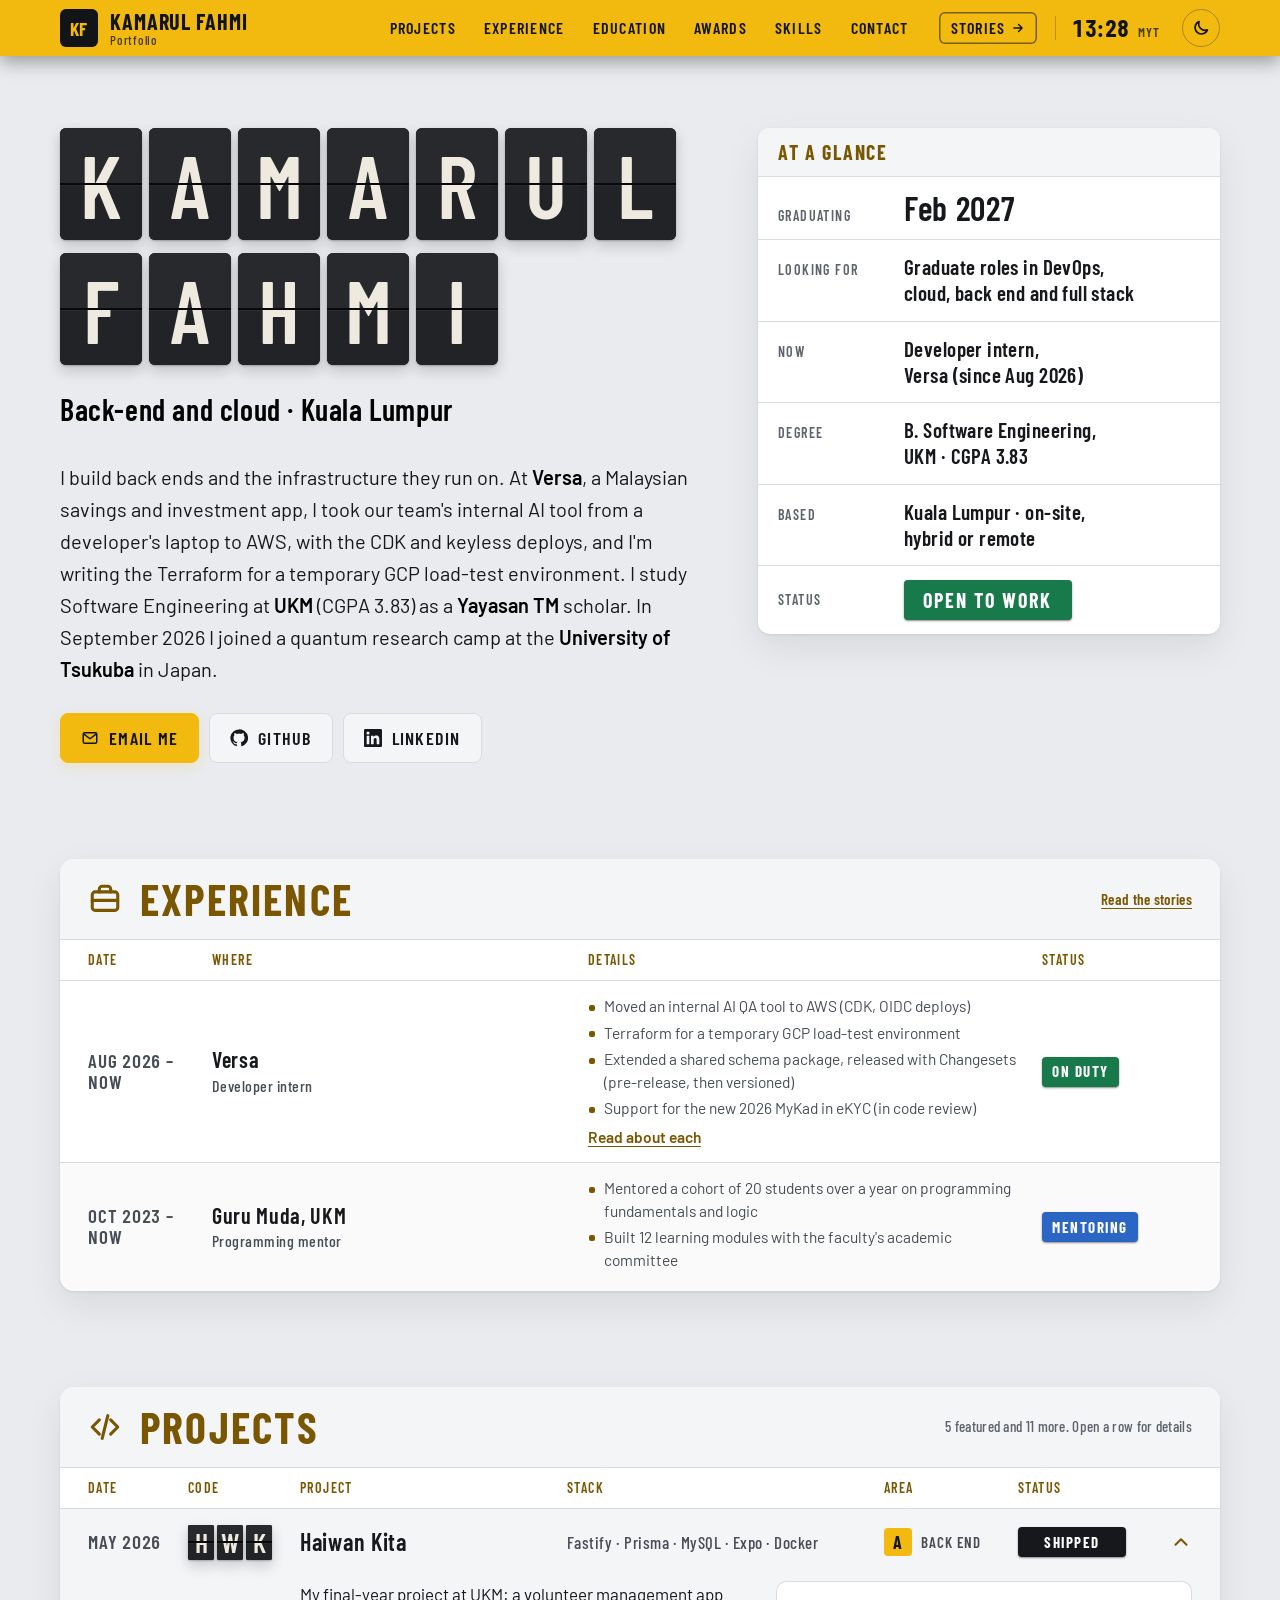
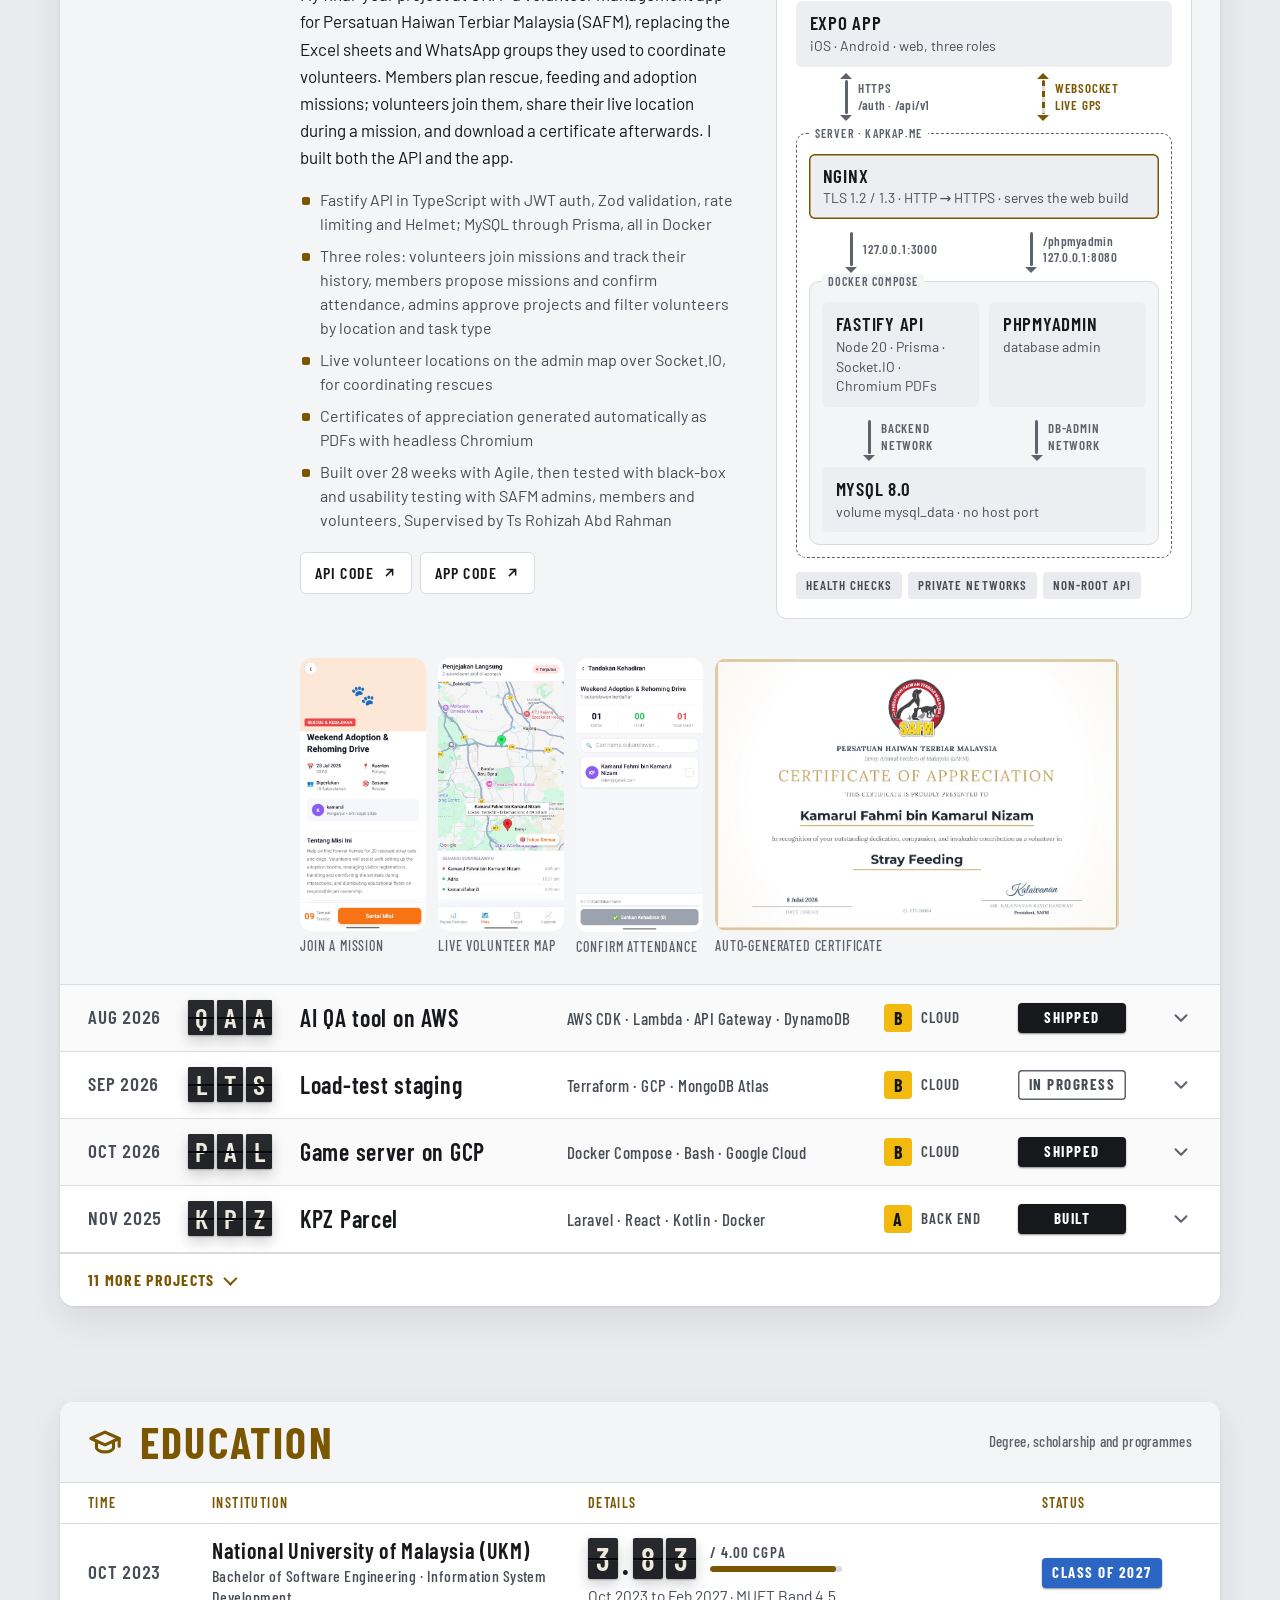
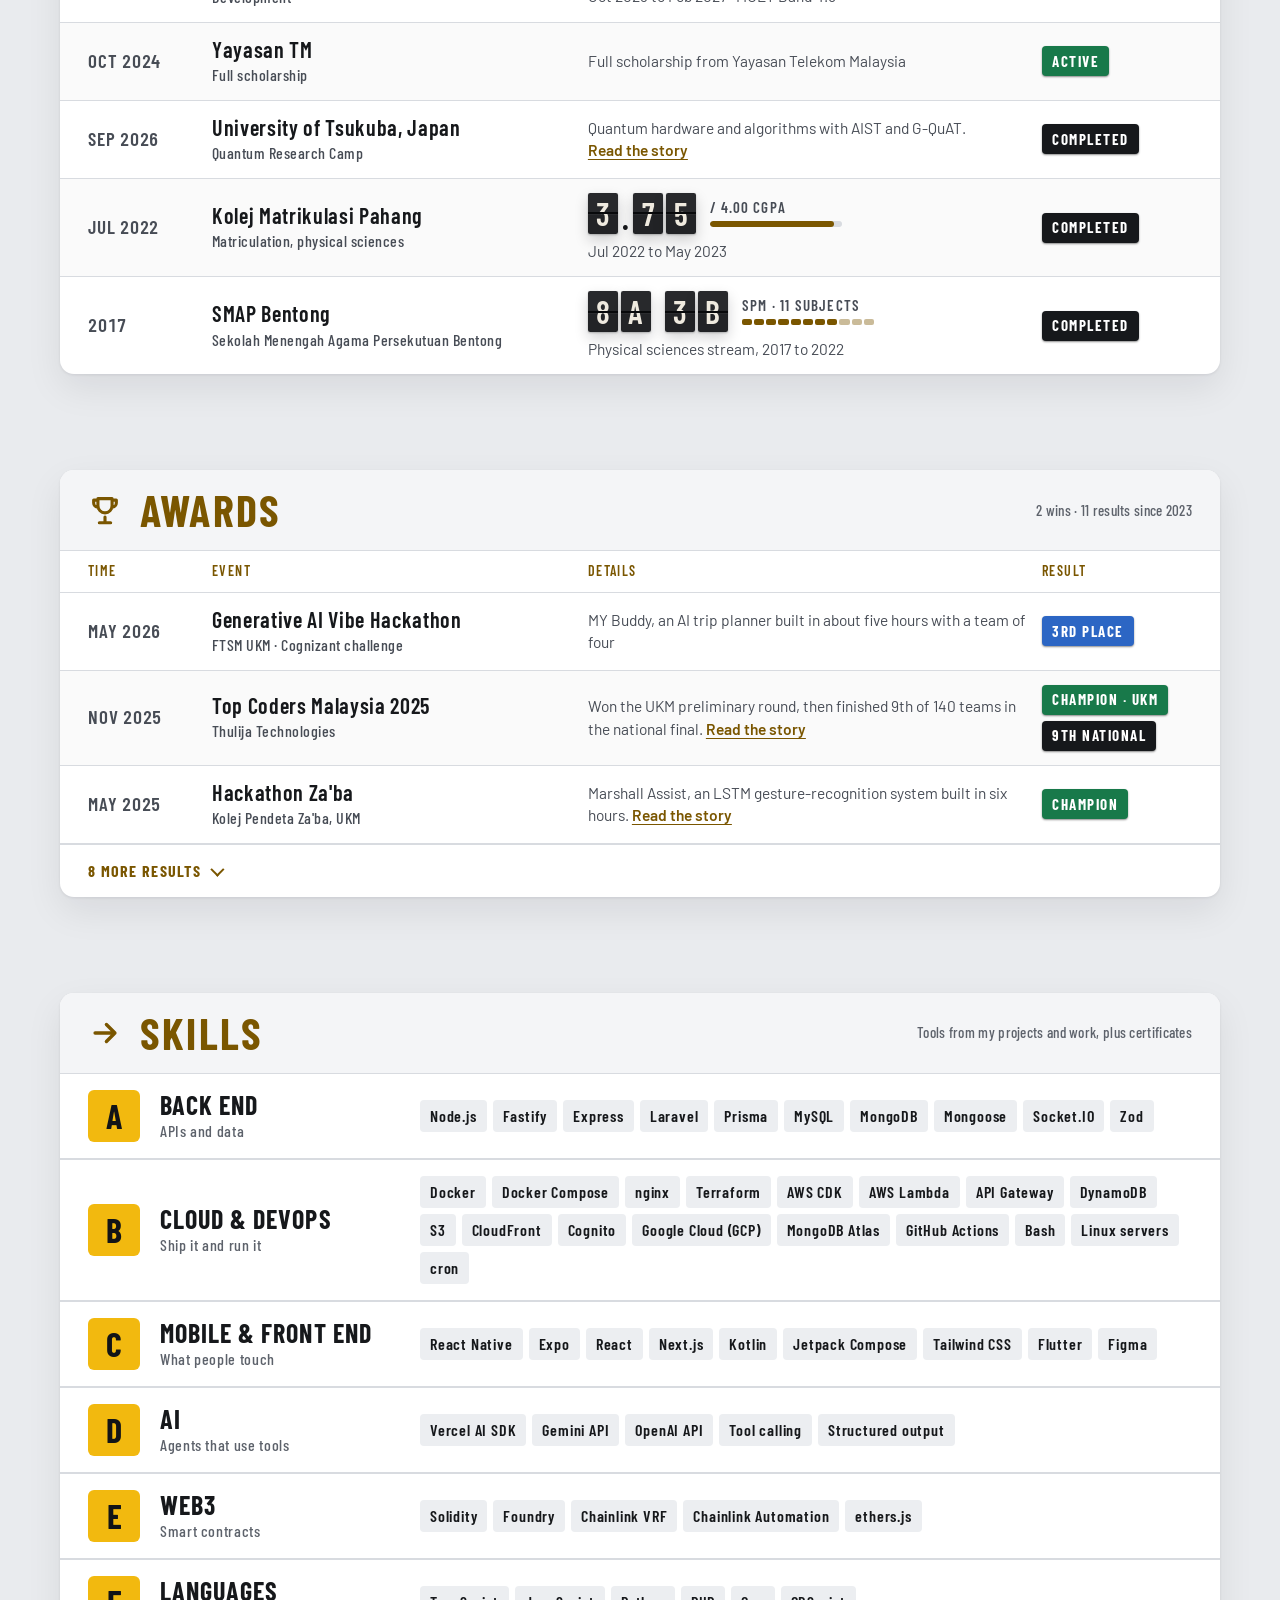
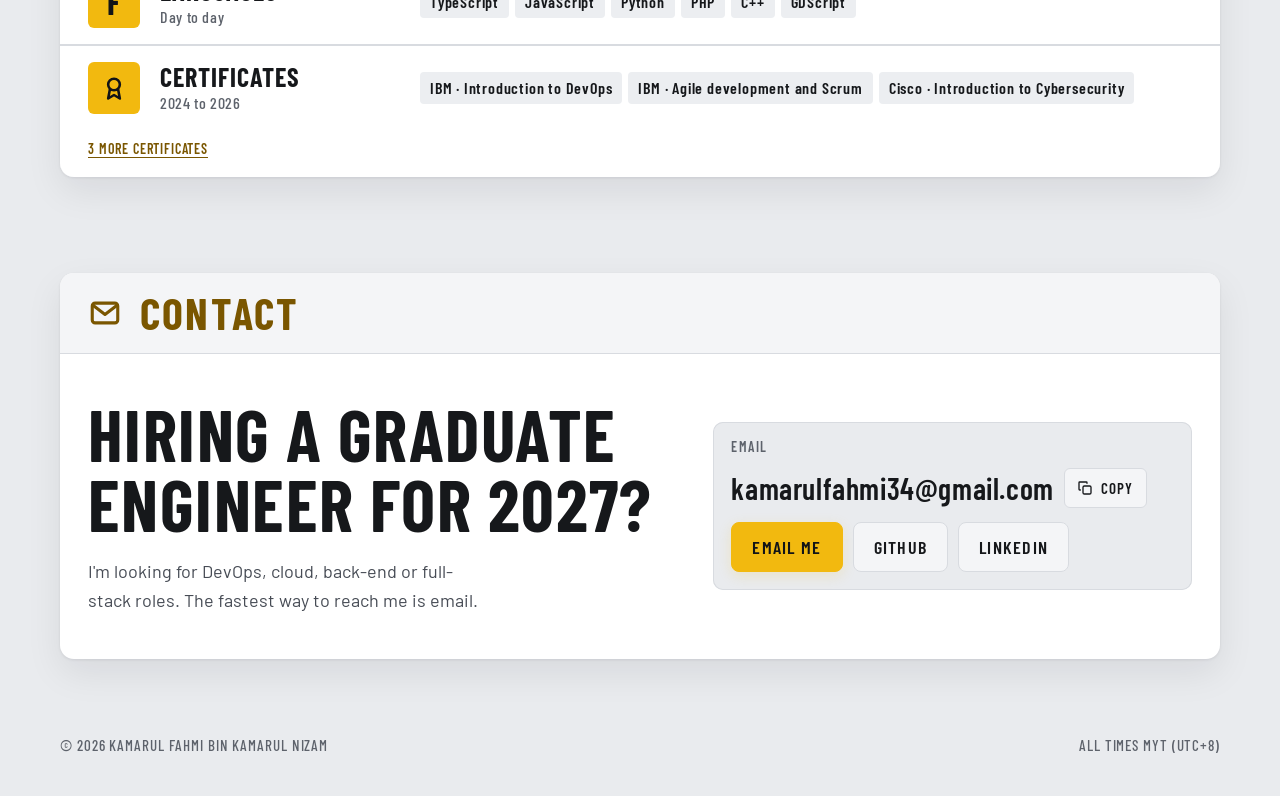
==== index.html @ 3c1e9378 "Publish portfolio: home and Stories pages Adds the portfolio site (index.html, stories.html, shared " ====
<!doctype html>
<html lang="en">
<head>
<meta charset="utf-8">
<meta name="viewport" content="width=device-width, initial-scale=1, viewport-fit=cover">
<title>Kamarul Fahmi · Back-end and cloud engineer</title>
<meta name="description" content="Kamarul Fahmi, software engineer graduating 2027 from UKM. Open to graduate roles in DevOps, cloud, back end and full stack.">
<meta property="og:title" content="Kamarul Fahmi · Back-end and cloud engineer">
<meta property="og:description" content="Graduating 2027. Open to graduate roles in DevOps, cloud, back end and full stack. Projects in Fastify, Prisma, Docker, AWS CDK, Laravel and Kotlin.">
<meta property="og:type" content="website">
<meta name="theme-color" content="#f2b90f">
<link rel="icon" href="data:image/svg+xml,%3Csvg xmlns='http://www.w3.org/2000/svg' viewBox='0 0 64 64'%3E%3Crect width='64' height='64' rx='10' fill='%23F2B90F'/%3E%3Ctext x='50%25' y='56%25' dominant-baseline='middle' text-anchor='middle' font-family='Arial Narrow,Arial,sans-serif' font-weight='700' font-size='32' fill='%23121417'%3EKF%3C/text%3E%3C/svg%3E">
<link rel="preconnect" href="https://fonts.googleapis.com">
<link rel="preconnect" href="https://fonts.gstatic.com" crossorigin>
<link rel="stylesheet" href="https://fonts.googleapis.com/css2?family=Barlow+Condensed:wght@500;600;700&family=Barlow:wght@400;500;600&display=swap">
<script>try { var t = localStorage.getItem("kf-theme"); if (t === "light" || t === "dark") document.documentElement.setAttribute("data-theme", t); } catch (e) {}</script>
<link rel="stylesheet" href="assets/site.css">
</head>
<body>
<a class="skip-link" href="#top">Skip to content</a>

<header class="strip">
  <div class="wrap">
    <a class="brand" href="#top" aria-label="Kamarul Fahmi, back to top">
      <span class="brand-tile" aria-hidden="true">KF</span>
      <span class="brand-words"><b>Kamarul Fahmi</b><span>Portfolio</span></span>
    </a>
    <nav aria-label="Main">
      <a href="#board">Projects</a>
      <a href="#experience">Experience</a>
      <a href="#education">Education</a>
      <a href="#awards">Awards</a>
      <a href="#skills">Skills</a>
      <a href="#contact">Contact</a>
    </nav>
    <a class="nav-page" href="stories.html">Stories <svg class="icon" viewBox="0 0 24 24" fill="none" stroke="currentColor" stroke-width="2.4" stroke-linecap="round" stroke-linejoin="round" aria-hidden="true"><path d="M5 12h14M13 6l6 6-6 6"/></svg></a>
    <div class="clock" role="timer" aria-label="Local time in Malaysia"><span id="clock">--:--</span><small>MYT</small></div>
    <button class="theme-btn" id="theme-btn" type="button" aria-label="Switch between light and dark mode">
      <svg class="i-sun" viewBox="0 0 24 24" fill="none" stroke="currentColor" stroke-width="2.2" stroke-linecap="round" aria-hidden="true"><circle cx="12" cy="12" r="4.5"/><path d="M12 2v2.5M12 19.5V22M2 12h2.5M19.5 12H22M4.9 4.9l1.8 1.8M17.3 17.3l1.8 1.8M4.9 19.1l1.8-1.8M17.3 6.7l1.8-1.8"/></svg>
      <svg class="i-moon" viewBox="0 0 24 24" fill="none" stroke="currentColor" stroke-width="2.2" stroke-linecap="round" stroke-linejoin="round" aria-hidden="true"><path d="M20.5 14.5A8.5 8.5 0 0 1 9.5 3.5a8.5 8.5 0 1 0 11 11Z"/></svg>
    </button>
  </div>
</header>

<main id="top">
  <div class="hero">
    <div class="wrap hero-grid">
      <div>
        <h1 class="name" aria-label="Kamarul Fahmi">
          <span class="flaps" aria-hidden="true"><span class="flap">K</span><span class="flap">A</span><span class="flap">M</span><span class="flap">A</span><span class="flap">R</span><span class="flap">U</span><span class="flap">L</span></span>
          <span class="flaps" aria-hidden="true"><span class="flap">F</span><span class="flap">A</span><span class="flap">H</span><span class="flap">M</span><span class="flap">I</span></span>
        </h1>
        <p class="role"><span class="nw">Back-end and cloud ·</span> <span class="nw">Kuala Lumpur</span></p>
        <p class="statement">I build back ends and the infrastructure they run on. At <b>Versa</b>, a Malaysian savings and investment app, I took our team's internal AI tool from a developer's laptop to AWS, with the CDK and keyless deploys, and I'm writing the Terraform for a temporary GCP load-test environment. I study Software Engineering at <b>UKM</b> (CGPA 3.83) as a <b>Yayasan TM</b> scholar. In September 2026 I joined a quantum research camp at the <b>University of Tsukuba</b> in Japan.</p>
        <div class="actions">
          <a class="btn btn-sign" href="mailto:kamarulfahmi34@gmail.com">
            <svg class="icon" viewBox="0 0 24 24" fill="none" stroke="currentColor" stroke-width="2" stroke-linecap="round" stroke-linejoin="round" aria-hidden="true"><rect x="3" y="5" width="18" height="14" rx="2"/><path d="m3.5 6.5 8.5 6.5 8.5-6.5"/></svg>
            Email me</a>
          <a class="btn" href="https://github.com/FahmiKamarul" target="_blank" rel="noopener">
            <svg class="icon" viewBox="0 0 24 24" fill="currentColor" aria-hidden="true"><path d="M12 .5a11.5 11.5 0 0 0-3.64 22.41c.58.1.79-.25.79-.56v-2c-3.2.7-3.88-1.37-3.88-1.37-.52-1.33-1.28-1.69-1.28-1.69-1.05-.71.08-.7.08-.7 1.16.08 1.77 1.19 1.77 1.19 1.03 1.77 2.7 1.26 3.36.96.1-.75.4-1.26.73-1.55-2.55-.29-5.24-1.28-5.24-5.69 0-1.26.45-2.29 1.19-3.09-.12-.29-.52-1.46.11-3.05 0 0 .97-.31 3.17 1.18a11 11 0 0 1 5.77 0c2.2-1.49 3.17-1.18 3.17-1.18.63 1.59.23 2.76.11 3.05.74.8 1.19 1.83 1.19 3.09 0 4.42-2.7 5.39-5.26 5.68.41.36.78 1.06.78 2.14v3.17c0 .31.21.67.8.56A11.5 11.5 0 0 0 12 .5Z"/></svg>
            GitHub</a>
          <a class="btn" href="https://www.linkedin.com/in/kamarul-fahmi" target="_blank" rel="noopener">
            <svg class="icon" viewBox="0 0 24 24" fill="currentColor" aria-hidden="true"><path d="M20.45 20.45h-3.56v-5.57c0-1.33-.02-3.04-1.85-3.04-1.85 0-2.13 1.45-2.13 2.94v5.67H9.35V9h3.41v1.56h.05c.48-.9 1.64-1.85 3.37-1.85 3.6 0 4.27 2.37 4.27 5.46v6.28ZM5.34 7.43a2.06 2.06 0 1 1 0-4.13 2.06 2.06 0 0 1 0 4.13ZM7.12 20.45H3.56V9h3.56v11.45ZM22.22 0H1.77C.79 0 0 .77 0 1.73v20.54C0 23.23.79 24 1.77 24h20.45c.98 0 1.78-.77 1.78-1.73V1.73C24 .77 23.2 0 22.22 0Z"/></svg>
            LinkedIn</a>
          <!-- Résumé: add resume.pdf to this repo, then delete the word hidden -->
          <a class="btn" href="resume.pdf" target="_blank" rel="noopener" hidden>Résumé</a>
        </div>
      </div>

      <aside class="gate" aria-label="Summary">
        <div class="gate-head"><b>At a glance</b></div>
        <dl>
          <div class="row"><dt>Graduating</dt><dd class="big">Feb 2027</dd></div>
          <div class="row"><dt>Looking for</dt><dd>Graduate roles in DevOps, cloud, back end and full stack</dd></div>
          <div class="row"><dt>Now</dt><dd>Developer intern, Versa (since Aug&nbsp;2026)</dd></div>
          <div class="row"><dt>Degree</dt><dd>B. Software Engineering, UKM · CGPA&nbsp;3.83</dd></div>
          <div class="row"><dt>Based</dt><dd>Kuala&nbsp;Lumpur · on&#8209;site, hybrid or remote</dd></div>
          <div class="row status"><dt>Status</dt><dd><span class="tag go lg" data-flip>Open to work</span></dd></div>
        </dl>
      </aside>
    </div>
  </div>

  <section id="experience" aria-labelledby="experience-title">
    <div class="wrap">
      <div class="panel">
        <div class="panel-head">
          <svg class="icon" viewBox="0 0 24 24" fill="none" stroke="currentColor" stroke-width="2.2" stroke-linecap="round" stroke-linejoin="round" aria-hidden="true"><rect x="3" y="7" width="18" height="13" rx="2"/><path d="M8 7V5a2 2 0 0 1 2-2h4a2 2 0 0 1 2 2v2M3 13h18"/></svg>
          <h2 id="experience-title"><b>Experience</b></h2>
          <p><a class="more" href="stories.html">Read the stories</a></p>
        </div>
        <div class="lines-cols" aria-hidden="true"><span>Date</span><span>Where</span><span>Details</span><span>Status</span></div>
        <div class="lines">
          <div class="line"><span class="l-time">Aug&nbsp;2026&nbsp;–<br>now</span><span class="l-main">Versa<small>Developer intern</small></span><span class="l-sub"><ul class="mini-list"><li>Moved an internal AI QA tool to AWS (CDK, OIDC deploys)</li><li>Terraform for a temporary GCP load-test environment</li><li>Extended a shared schema package, released with <span translate="no">Changesets</span> (pre-release, then versioned)</li><li>Support for the new 2026 MyKad in eKYC (in code review)</li></ul><a class="more" href="stories.html#versa">Read about each</a></span><span class="l-status"><span class="tag go">On duty</span></span></div>
          <div class="line"><span class="l-time">Oct&nbsp;2023&nbsp;–<br>now</span><span class="l-main">Guru Muda, UKM<small>Programming mentor</small></span><span class="l-sub"><ul class="mini-list"><li>Mentored a cohort of 20 students over a year on programming fundamentals and logic</li><li>Built 12 learning modules with the faculty's academic committee</li></ul></span><span class="l-status"><span class="tag info">Mentoring</span></span></div>
        </div>
      </div>
    </div>
  </section>

  <section id="board" aria-labelledby="board-title">
    <div class="wrap">
      <div class="panel">
        <div class="panel-head">
          <svg class="icon" viewBox="0 0 24 24" fill="none" stroke="currentColor" stroke-width="2.2" stroke-linecap="round" stroke-linejoin="round" aria-hidden="true"><path d="m8 7-5 5 5 5M16 7l5 5-5 5M14 4l-4 16"/></svg>
          <h2 id="board-title"><b>Projects</b></h2>
          <p>5 featured and 11 more. Open a row for details</p>
        </div>
        <div class="board-cols" aria-hidden="true">
          <span>Date</span>
          <span>Code</span>
          <span>Project</span>
          <span class="c-via">Stack</span>
          <span>Area</span>
          <span>Status</span>
          <span></span>
        </div>

        <div class="flights">
          <details class="flight" id="project-hwk" open>
            <summary>
              <span class="f-time">May 2026</span>
              <span class="flaps f-code" role="img" aria-label="Code HWK"><span class="flap">H</span><span class="flap">W</span><span class="flap">K</span></span>
              <span class="f-dest">Haiwan Kita</span>
              <span class="f-via" translate="no">Fastify · Prisma · MySQL · Expo · Docker</span>
              <span class="f-gate"><span class="gl">A</span>Back end</span>
              <span class="f-status"><span class="tag done" data-flip>Shipped</span></span>
              <svg class="chev" viewBox="0 0 24 24" fill="none" stroke="currentColor" stroke-width="2.2" stroke-linecap="round" stroke-linejoin="round" aria-hidden="true"><path d="m6 9 6 6 6-6"/></svg>
            </summary>
            <div class="detail">
              <div class="copy">
                <p>My final-year project at UKM: a volunteer management app for Persatuan Haiwan Terbiar Malaysia (SAFM), replacing the Excel sheets and WhatsApp groups they used to coordinate volunteers. Members plan rescue, feeding and adoption missions; volunteers join them, share their live location during a mission, and download a certificate afterwards. I built both the API and the app.</p>
                <ul class="built">
                  <li>Fastify API in TypeScript with JWT auth, Zod validation, rate limiting and Helmet; MySQL through Prisma, all in Docker</li>
                  <li>Three roles: volunteers join missions and track their history, members propose missions and confirm attendance, admins approve projects and filter volunteers by location and task type</li>
                  <li>Live volunteer locations on the admin map over Socket.IO, for coordinating rescues</li>
                  <li>Certificates of appreciation generated automatically as PDFs with headless Chromium</li>
                  <li>Built over 28 weeks with Agile, then tested with black-box and usability testing with SAFM admins, members and volunteers. Supervised by Ts Rohizah Abd Rahman</li>
                </ul>
                <div class="links">
                  <a href="https://github.com/FahmiKamarul/haiwan-kita-api" target="_blank" rel="noopener">API code <svg class="icon" viewBox="0 0 24 24" fill="none" stroke="currentColor" stroke-width="2.4" stroke-linecap="round" stroke-linejoin="round" aria-hidden="true"><path d="M7 17 17 7M8 7h9v9"/></svg></a>
                  <a href="https://github.com/FahmiKamarul/haiwan-kita" target="_blank" rel="noopener">App code <svg class="icon" viewBox="0 0 24 24" fill="none" stroke="currentColor" stroke-width="2.4" stroke-linecap="round" stroke-linejoin="round" aria-hidden="true"><path d="M7 17 17 7M8 7h9v9"/></svg></a>
                </div>
              </div>
              <div class="route" role="img" aria-label="Deployment: the Expo app connects over HTTPS and a WebSocket for live GPS to nginx on the kapkap.me server. nginx handles TLS and proxies to a Docker Compose stack: the Fastify API on 127.0.0.1:3000 and phpMyAdmin on 127.0.0.1:8080, each on its own private network to MySQL 8, which has no host port.">
                <div class="stop"><b>Expo app</b><small>iOS · Android · web, three roles</small></div>
                <div class="legs">
                  <div class="leg"><span class="v both"></span><span>HTTPS<br><span class="path" translate="no">/auth · /api/v1</span></span></div>
                  <div class="leg live"><span class="v both"><i class="dash"></i></span><span>WebSocket<br>live GPS</span></div>
                </div>
                <div class="zone">
                  <span class="zone-label">Server · kapkap.me</span>
                  <div class="stop hot"><b>nginx</b><small>TLS 1.2 / 1.3 · HTTP → HTTPS · serves the web build</small></div>
                  <div class="legs">
                    <div class="leg"><span class="v"></span><span>127.0.0.1:3000</span></div>
                    <div class="leg"><span class="v"></span><span><span class="path" translate="no">/phpmyadmin</span><br>127.0.0.1:8080</span></div>
                  </div>
                  <div class="zone inner">
                    <span class="zone-label">Docker Compose</span>
                    <div class="pair">
                      <div class="stop"><b>Fastify API</b><small>Node 20 · Prisma · Socket.IO · Chromium PDFs</small></div>
                      <div class="stop"><b>phpMyAdmin</b><small>database admin</small></div>
                    </div>
                    <div class="legs">
                      <div class="leg"><span class="v"></span><span>backend<br>network</span></div>
                      <div class="leg"><span class="v"></span><span>db-admin<br>network</span></div>
                    </div>
                    <div class="stop"><b>MySQL 8.0</b><small>volume mysql_data · no host port</small></div>
                  </div>
                </div>
                <div class="route-foot"><span>Health checks</span><span>Private networks</span><span>Non-root API</span></div>
              </div>
              <div class="screens"><figure style="--ar:0.461" class="screen"><a href="images/haiwan-mission.jpg" target="_blank" rel="noopener"><img src="images/haiwan-mission.jpg" alt="Mission page: Weekend Adoption and Rehoming Drive with date, location, volunteers needed and a Join mission button" width="386" height="837" loading="lazy"></a><figcaption>Join a mission</figcaption></figure><figure style="--ar:0.461" class="screen"><a href="images/haiwan-map.jpg" target="_blank" rel="noopener"><img src="images/haiwan-map.jpg" alt="Admin live tracking map showing volunteers' last known locations" width="385" height="835" loading="lazy"></a><figcaption>Live volunteer map</figcaption></figure><figure style="--ar:0.462" class="screen"><a href="images/haiwan-attendance.jpg" target="_blank" rel="noopener"><img src="images/haiwan-attendance.jpg" alt="Attendance screen where a member confirms which volunteers attended" width="385" height="834" loading="lazy"></a><figcaption>Confirm attendance</figcaption></figure><figure style="--ar:1.479" class="screen wide"><a href="images/haiwan-certificate.jpg" target="_blank" rel="noopener"><img src="images/haiwan-certificate.jpg" alt="Automatically generated SAFM certificate of appreciation for a volunteer, with date, certificate ID and president's signature line" width="1013" height="685" loading="lazy"></a><figcaption>Auto-generated certificate</figcaption></figure></div>
            </div>
          </details>
          <details class="flight" id="project-qaa">
            <summary>
              <span class="f-time">Aug 2026</span>
              <span class="flaps f-code" role="img" aria-label="Code QAA"><span class="flap">Q</span><span class="flap">A</span><span class="flap">A</span></span>
              <span class="f-dest">AI QA tool on AWS</span>
              <span class="f-via" translate="no">AWS CDK · Lambda · API Gateway · DynamoDB</span>
              <span class="f-gate"><span class="gl">B</span>Cloud</span>
              <span class="f-status"><span class="tag done" data-flip>Shipped</span></span>
              <svg class="chev" viewBox="0 0 24 24" fill="none" stroke="currentColor" stroke-width="2.2" stroke-linecap="round" stroke-linejoin="round" aria-hidden="true"><path d="m6 9 6 6 6-6"/></svg>
            </summary>
            <div class="detail">
              <div class="copy">
                <p>Work project at Versa. The QA team's internal AI tool for drafting test cases only ran on a developer's laptop. I got it deploying to AWS as a serverless app, then fixed what broke on a real account.</p>
                <ul class="built">
                  <li><b>Keyless deploys.</b> GitHub Actions deploys to AWS through an OIDC role, so no long-lived AWS keys are stored in GitHub.</li>
                  <li><b>Working on a real account.</b> I fixed the problems that only appear in a live AWS account, such as bucket naming, CORS, WebSocket permissions, IAM and log clean-up.</li>
                  <li><b>Leaner and steadier.</b> I cut the main Lambda's memory from 1,536&nbsp;MB to 512&nbsp;MB, and made rapid or duplicate messages queue up one at a time per conversation.</li>
                  <li><b>Cleaner exports.</b> I improved the Google Sheets export with stable rows, readable test-case IDs and tidy formatting.</li>
                </ul>
                <p class="private-note">Team project at Versa; my part was the AWS deployment and the fixes above. The code is private. <a class="more" href="stories.html#versa">Read the full story</a></p>
              </div>
              <div class="route" role="img" aria-label="Deploy: a git push starts GitHub Actions, which assumes a deploy role over OIDC, set up once by a bootstrap stack, and runs cdk deploy. In use: the browser loads the web app from CloudFront and signs in with Cognito, then calls an HTTP API and a WebSocket API on API Gateway. Lambda handlers keep data in DynamoDB and S3 and call Amazon Bedrock."><div class="zone"><span class="zone-label">Deploy · every push</span><div class="stop"><b>git push</b><small>feature branch</small></div><div class="legs one"><div class="leg"><span class="v"></span><span>triggers</span></div></div><div class="stop hot"><b>GitHub Actions</b><small>OIDC role · cdk deploy · no stored keys</small></div></div><div class="zone"><span class="zone-label">When someone uses it</span><div class="stop"><b>Browser</b><small>React web app</small></div><div class="legs"><div class="leg"><span class="v both"></span><span>HTTPS<br>web app</span></div><div class="leg"><span class="v both"></span><span>sign in</span></div></div><div class="pair"><div class="stop"><b>CloudFront</b><small>serves the S3 web bucket</small></div><div class="stop"><b>Cognito</b><small>user pool · sign-in triggers</small></div></div><div class="legs one"><div class="leg"><span class="v both"></span><span>HTTP API · WebSocket API</span></div></div><div class="zone inner"><span class="zone-label">Runtime stack</span><div class="stop"><b>API Gateway</b><small>REST calls and live replies</small></div><div class="legs one"><div class="leg"><span class="v"></span><span>invokes</span></div></div><div class="stop"><b>Lambda</b><small>API and WebSocket handlers</small></div><div class="legs"><div class="leg"><span class="v"></span><span>read · write</span></div><div class="leg"><span class="v"></span><span>invoke model</span></div></div><div class="pair"><div class="stop"><b>DynamoDB · S3</b><small>conversations · documents</small></div><div class="stop"><b>Amazon Bedrock</b><small>the AI models</small></div></div></div></div><div class="route-foot"><span>Bootstrap stack set up once</span><span>Data kept on stack delete</span></div></div>
            </div>
          </details>
          <details class="flight" id="project-lts">
            <summary>
              <span class="f-time">Sep 2026</span>
              <span class="flaps f-code" role="img" aria-label="Code LTS"><span class="flap">L</span><span class="flap">T</span><span class="flap">S</span></span>
              <span class="f-dest">Load-test staging</span>
              <span class="f-via" translate="no">Terraform · GCP · MongoDB Atlas</span>
              <span class="f-gate"><span class="gl">B</span>Cloud</span>
              <span class="f-status"><span class="tag outline" data-flip>In progress</span></span>
              <svg class="chev" viewBox="0 0 24 24" fill="none" stroke="currentColor" stroke-width="2.2" stroke-linecap="round" stroke-linejoin="round" aria-hidden="true"><path d="m6 9 6 6 6-6"/></svg>
            </summary>
            <div class="detail">
              <div class="copy">
                <p>Work project at Versa. The QA team needs to load-test our services against something that behaves like production, without touching production. I'm building the Terraform for a temporary staging environment on GCP and MongoDB Atlas, plus a tool that works out what each service needs.</p>
                <p class="lead-in">So far I've built:</p>
                <ul class="built">
                  <li><b>Staging from production configs.</b> Staging versions of the Pub/Sub, IAM and Cloud Tasks setups, generated from the production Terraform values and validated before anything is applied.</li>
                  <li><b>Real data shape, no personal data.</b> A short-lived MongoDB Atlas cluster restored from a production backup, with personal data masked by tested rules and checked before any service connects.</li>
                  <li><b>Service catalog.</b> A tool that reads each service's code to find what it publishes, subscribes to and calls over HTTP, and audits that map against the current code.</li>
                  <li><b>Safe by default.</b> The generated staging values refuse to target the production project, and the whole environment is designed to be destroyed after each test.</li>
                </ul>
                <p class="private-note">Work project at Versa, still in progress. The code is private.</p>
              </div>
              <div class="route" role="img" aria-label="A catalog tool reads each service repo on GitHub to map what it publishes, subscribes to and calls, audits that map against the code, then renders staging Terraform values with a guard against the production project. A runner plans, applies and destroys a temporary GCP staging project with Pub/Sub, IAM and Cloud Tasks, and a MongoDB Atlas cluster restored from a production backup with personal data masked and verified."><div class="stop"><b>Service repos</b><small>on GitHub · read-only clones</small></div><div class="legs one"><div class="leg"><span class="v"></span><span>discover · audit</span></div></div><div class="stop hot"><b>Service catalog</b><small>topics · subscriptions · HTTP calls</small></div><div class="legs one"><div class="leg"><span class="v"></span><span>resolve · render</span></div></div><div class="stop"><b>Staging Terraform values</b><small>guard: never the prod project</small></div><div class="legs"><div class="leg"><span class="v"></span><span><span class="path" translate="no">tf-run gcp</span><br>plan · apply · destroy</span></div><div class="leg"><span class="v"></span><span><span class="path" translate="no">tf-run atlas</span><br>plan · apply · destroy</span></div></div><div class="zone"><span class="zone-label">Temporary staging</span><div class="pair"><div class="stop"><b>GCP staging project</b><small>Pub/Sub · IAM · Cloud Tasks</small></div><div class="stop"><b>MongoDB Atlas</b><small>restored from a prod backup · PII masked</small></div></div></div><div class="route-foot"><span>Load from Artillery (QA team)</span><span>Designed to be destroyed after each test</span></div></div>
            </div>
          </details>
          <details class="flight" id="project-pal">
            <summary>
              <span class="f-time">Oct 2026</span>
              <span class="flaps f-code" role="img" aria-label="Code PAL"><span class="flap">P</span><span class="flap">A</span><span class="flap">L</span></span>
              <span class="f-dest">Game server on GCP</span>
              <span class="f-via" translate="no">Docker Compose · Bash · Google Cloud</span>
              <span class="f-gate"><span class="gl">B</span>Cloud</span>
              <span class="f-status"><span class="tag done" data-flip>Shipped</span></span>
              <svg class="chev" viewBox="0 0 24 24" fill="none" stroke="currentColor" stroke-width="2.2" stroke-linecap="round" stroke-linejoin="round" aria-hidden="true"><path d="m6 9 6 6 6-6"/></svg>
            </summary>
            <div class="detail">
              <div class="copy">
                <p>A dedicated Palworld game server for friends on a Google Cloud VM, run with Docker Compose and documented so it can be rebuilt from a fresh machine.</p>
                <ul class="built">
                  <li>One-command first run that installs Docker and starts the server</li>
                  <li>Daily backups and restarts on cron, with optional upload to Google Drive</li>
                  <li>Discord messages when players join and leave</li>
                  <li>Scripts to import an existing world and migrate a co-op host's character</li>
                </ul>
                <div class="links"><a href="https://github.com/FahmiKamarul/palworld-server" target="_blank" rel="noopener">View code <svg class="icon" viewBox="0 0 24 24" fill="none" stroke="currentColor" stroke-width="2.4" stroke-linecap="round" stroke-linejoin="round" aria-hidden="true"><path d="M7 17 17 7M8 7h9v9"/></svg></a></div>
              </div>
              <div class="route" role="img" aria-label="Players connect over UDP to the Palworld container on a Google Cloud VM. The container keeps the world on a host volume and restarts and backs up daily; a host cron job uploads backups to Google Drive with rclone, and join and leave messages go to Discord."><div class="stop"><b>Players</b><small>Palworld clients on Steam</small></div><div class="legs"><div class="leg"><span class="v"></span><span>UDP 8211<br>game</span></div><div class="leg"><span class="v"></span><span>UDP 27015<br>Steam query</span></div></div><div class="zone"><span class="zone-label">Google Cloud VM</span><div class="stop hot"><b>palworld-server</b><small>Docker Compose · 32 players · auto-update</small></div><div class="legs one"><div class="leg"><span class="v"></span><span>volume<br><span class="path" translate="no">./palworld</span></span></div></div><div class="stop"><b>World saves</b><small>daily backups · daily auto-restart</small></div></div><div class="legs one"><div class="leg"><span class="v"></span><span><span class="path" translate="no">rclone</span> · host cron<br>daily</span></div></div><div class="stop"><b>Google Drive</b><small>off-site backups from the last 24 h</small></div><div class="route-foot"><span>Discord join / leave alerts</span><span>Co-op save migration script</span></div></div>
            </div>
          </details>
          <details class="flight" id="project-kpz">
            <summary>
              <span class="f-time">Nov 2025</span>
              <span class="flaps f-code" role="img" aria-label="Code KPZ"><span class="flap">K</span><span class="flap">P</span><span class="flap">Z</span></span>
              <span class="f-dest">KPZ Parcel</span>
              <span class="f-via" translate="no">Laravel · React · Kotlin · Docker</span>
              <span class="f-gate"><span class="gl">A</span>Back end</span>
              <span class="f-status"><span class="tag done" data-flip>Built</span></span>
              <svg class="chev" viewBox="0 0 24 24" fill="none" stroke="currentColor" stroke-width="2.2" stroke-linecap="round" stroke-linejoin="round" aria-hidden="true"><path d="m6 9 6 6 6-6"/></svg>
            </summary>
            <div class="detail">
              <div class="copy">
                <p>A team project with four classmates for the KPZ one-stop centre's parcel counter. It ran on one local computer with manual key-in, and customers often couldn't tell whether their parcel had arrived. We replaced it with a web system with barcode scanning and real-time parcel tracking, plus a native Android app for recipients.</p>
                <ul class="built">
                  <li>Three roles: managers handle staff, parcels and payments; staff log parcels and payments; customers check parcel status with their tracking number</li>
                  <li>A unique collection barcode for every parcel, and a performance dashboard for managers</li>
                  <li>Payments by e-wallet or cash, with PDF invoices</li>
                  <li>Laravel 11 REST API with token auth, an Inertia and React dashboard styled with Tailwind, MySQL, hosted on Google Cloud</li>
                  <li>Android app in Kotlin and Jetpack Compose, calling the same API through Retrofit</li>
                  <li>Passed user acceptance testing with three testers</li>
                </ul>
                <div class="links">
                  <a href="https://github.com/FahmiKamarul/kpzparcel-server" target="_blank" rel="noopener">Server code <svg class="icon" viewBox="0 0 24 24" fill="none" stroke="currentColor" stroke-width="2.4" stroke-linecap="round" stroke-linejoin="round" aria-hidden="true"><path d="M7 17 17 7M8 7h9v9"/></svg></a>
                  <a href="https://github.com/FahmiKamarul/kpzparcel-app" target="_blank" rel="noopener">Android code <svg class="icon" viewBox="0 0 24 24" fill="none" stroke="currentColor" stroke-width="2.4" stroke-linecap="round" stroke-linejoin="round" aria-hidden="true"><path d="M7 17 17 7M8 7h9v9"/></svg></a>
                </div>
              </div>
              <div class="route" role="img" aria-label="The web dashboard and the Android app connect over HTTPS to nginx on kpzparcel.my. nginx handles TLS and passes PHP requests over FastCGI to the Laravel 11 app on PHP 8.3-FPM in Docker Compose, which stores data in MySQL 8 on the same Compose network.">
                <div class="pair">
                  <div class="stop"><b>Web dashboard</b><small>Inertia · React · Tailwind</small></div>
                  <div class="stop"><b>Android app</b><small>Kotlin · Compose · Retrofit</small></div>
                </div>
                <div class="legs">
                  <div class="leg"><span class="v both"></span><span>HTTPS<br>pages · tracking</span></div>
                  <div class="leg"><span class="v both"></span><span>HTTPS<br><span class="path" translate="no">/api/parcels/{id}</span></span></div>
                </div>
                <div class="zone">
                  <span class="zone-label">Server · kpzparcel.my</span>
                  <div class="stop hot"><b>nginx</b><small>nginx:alpine · TLS · HTTP → HTTPS</small></div>
                  <div class="legs one"><div class="leg"><span class="v"></span><span>FastCGI<br><span class="path" translate="no">app:9000</span></span></div></div>
                  <div class="zone inner">
                    <span class="zone-label">Docker Compose · one network</span>
                    <div class="stop"><b>Laravel 11</b><small>PHP 8.3-FPM · Sanctum · DomPDF invoices</small></div>
                    <div class="legs one"><div class="leg"><span class="v"></span><span>pdo_mysql<br><span class="path" translate="no">db:3306</span></span></div></div>
                    <div class="stop"><b>MySQL 8.0</b><small>volume dbdata · host port 3307</small></div>
                  </div>
                </div>
                <div class="route-foot"><span>Google Cloud</span><span>phpMyAdmin on :8080</span><span>Make shortcuts</span></div>
              </div>
              <figure class="gallery ui row"><a href="images/kpz-parcels.jpg" target="_blank" rel="noopener"><img src="images/kpz-parcels.jpg" alt="KPZ Parcel manager view: parcel cards with tracking number, shelf, arrival date, courier and price" width="1200" height="576" loading="lazy"></a><a href="images/kpz-payments.jpg" target="_blank" rel="noopener"><img src="images/kpz-payments.jpg" alt="Payments list with e-wallet and cash payments and Download PDF buttons" width="1200" height="573" loading="lazy"></a><a href="images/kpz-status.jpg" target="_blank" rel="noopener"><img src="images/kpz-status.jpg" alt="Customer parcel status page with a collection barcode, courier, arrival date and Ready status" width="1200" height="568" loading="lazy"></a><figcaption>Demo data from the team's system walkthrough</figcaption></figure>
            </div>
          </details>
          <details class="more-results more-projects" id="more-projects">
            <summary>11 more projects</summary>
            <details class="flight" id="project-ytm">
              <summary>
                <span class="f-time">Oct 2026</span>
                <span class="flaps f-code" role="img" aria-label="Code YTM"><span class="flap">Y</span><span class="flap">T</span><span class="flap">M</span></span>
                <span class="f-dest">YTM Claim Filler</span>
                <span class="f-via" translate="no">Python · PyMuPDF · pytest</span>
                <span class="f-gate"><span class="gl">A</span>Back end</span>
                <span class="f-status"><span class="tag done" data-flip>Shipped</span></span>
                <svg class="chev" viewBox="0 0 24 24" fill="none" stroke="currentColor" stroke-width="2.2" stroke-linecap="round" stroke-linejoin="round" aria-hidden="true"><path d="m6 9 6 6 6-6"/></svg>
              </summary>
              <div class="detail">
                <div class="copy">
                  <p>A command-line tool that fills in the monthly Yayasan TM practical-training claim form (BTEPV4). Set it up once, then each month it is one command.</p>
                  <ul class="built">
                    <li>Works out the working days in the training period, skipping weekends and the state's public holidays</li>
                    <li>Writes Malay day names, times and hours into the stamped PDF with PyMuPDF, as editable text boxes</li>
                    <li><code translate="no">--skip</code> and <code translate="no">--work</code> flags for leave and public holidays worked</li>
                    <li>Guided setup, a pytest suite, and step-by-step instructions for Windows, Mac and Linux</li>
                  </ul>
                  <div class="links"><a href="https://github.com/FahmiKamarul/YTM-practical-claim-form" target="_blank" rel="noopener">View code <svg class="icon" viewBox="0 0 24 24" fill="none" stroke="currentColor" stroke-width="2.4" stroke-linecap="round" stroke-linejoin="round" aria-hidden="true"><path d="M7 17 17 7M8 7h9v9"/></svg></a></div>
                </div>
              <div class="route" role="img" aria-label="A one-time setup writes config.toml. Each month the command computes working days from the training dates, weekends and the state's public holidays, writes them into the stamped BTEPV4 PDF with PyMuPDF and saves the filled form to Downloads."><div class="pair"><div class="stop"><b>Setup, once</b><small>fill_claim.py setup</small></div><div class="stop"><b>Every month</b><small>fill_claim.py 2026-11</small></div></div><div class="legs"><div class="leg"><span class="v"></span><span>writes<br><span class="path" translate="no">config.toml</span></span></div><div class="leg"><span class="v"></span><span><span class="path" translate="no">--skip · --work</span></span></div></div><div class="stop hot"><b>Working-day engine</b><small>training dates · weekends · state holidays</small></div><div class="legs one"><div class="leg"><span class="v"></span><span>PyMuPDF</span></div></div><div class="stop"><b>Stamped BTEPV4 form</b><small>Malay day names · times · hours</small></div><div class="legs one"><div class="leg"><span class="v"></span><span>saves</span></div></div><div class="stop"><b>Filled PDF in Downloads</b><small>every value an editable text box</small></div><div class="route-foot"><span><span class="path" translate="no">python-holidays</span></span><span><span class="path" translate="no">pytest</span> suite</span><span>Windows · Mac · Linux</span></div></div>
              </div>
            </details>
                      <details class="flight" id="project-aws">
              <summary>
                <span class="f-time">Aug 2026</span>
                <span class="flaps f-code" role="img" aria-label="Code AWS"><span class="flap">A</span><span class="flap">W</span><span class="flap">S</span></span>
                <span class="f-dest">Serverless on AWS</span>
                <span class="f-via" translate="no">AWS CDK · Lambda · S3 · CloudFront</span>
                <span class="f-gate"><span class="gl">B</span>Cloud</span>
                <span class="f-status"><span class="tag outline" data-flip>Learning</span></span>
                <svg class="chev" viewBox="0 0 24 24" fill="none" stroke="currentColor" stroke-width="2.2" stroke-linecap="round" stroke-linejoin="round" aria-hidden="true"><path d="m6 9 6 6 6-6"/></svg>
              </summary>
              <div class="detail">
                <div class="copy">
                  <p>A learning project in infrastructure as code: four AWS stacks in an Nx monorepo, written in TypeScript with the CDK and deployed by GitHub Actions.</p>
                  <ul class="built">
                    <li>Backend, console and mobile stacks, each an API Gateway in front of three Node.js Lambdas</li>
                    <li>A frontend stack on a private S3 bucket behind CloudFront, which reads the backend's API URL from SSM Parameter Store at deploy time</li>
                    <li>GitHub Actions assumes an AWS role over OIDC and deploys only the stacks that changed, backend first</li>
                  </ul>
                  <div class="links"><a href="https://github.com/FahmiKamarul/learning-multistack-lambda-cdk" target="_blank" rel="noopener">View code <svg class="icon" viewBox="0 0 24 24" fill="none" stroke="currentColor" stroke-width="2.4" stroke-linecap="round" stroke-linejoin="round" aria-hidden="true"><path d="M7 17 17 7M8 7h9v9"/></svg></a></div>
                </div>
                <div class="route" role="img" aria-label="Deploy: a git push starts GitHub Actions, which assumes an AWS role over OIDC and runs cdk deploy on the affected stacks, backend first. The backend stack writes its API URL to SSM, and the frontend stack reads it at deploy time into config.json. The console and mobile stacks are separate, each an API Gateway with three Lambdas. When someone visits, the browser loads the site and config.json from CloudFront, then calls the backend API Gateway directly."><div class="zone"><span class="zone-label">Deploy · every push</span><div class="stop"><b>git push</b><small>Nx monorepo · four CDK apps</small></div><div class="legs one"><div class="leg"><span class="v"></span><span>triggers</span></div></div><div class="stop hot"><b>GitHub Actions</b><small>nx affected · cdk deploy · backend first</small></div><div class="legs one"><div class="leg"><span class="v"></span><span>OIDC role</span></div></div><div class="zone inner"><span class="zone-label">AWS account</span><div class="stop"><b>Backend stack</b><small>API Gateway · 3 Node.js Lambdas</small></div><div class="legs one"><div class="leg"><span class="v"></span><span>SSM <span class="path" translate="no">api-url</span><br>read at deploy</span></div></div><div class="stop"><b>Frontend stack</b><small>private S3 · CloudFront · config.json</small></div><div class="zone sub"><span class="zone-label">Separate stacks</span><div class="pair"><div class="stop"><b>Console stack</b><small>API Gateway · 3 Lambdas</small></div><div class="stop"><b>Mobile stack</b><small>API Gateway · 3 Lambdas</small></div></div></div></div></div><div class="zone"><span class="zone-label">When someone visits</span><div class="stop"><b>Visitor's browser</b><small>loads the site, then calls the API</small></div><div class="legs"><div class="leg"><span class="v both"></span><span>HTTPS<br>site · <span class="path" translate="no">config.json</span></span></div><div class="leg"><span class="v both"></span><span>GET<br><span class="path" translate="no">/backend/lambda1–3</span></span></div></div><div class="pair"><div class="stop"><b>CloudFront</b><small>serves the private S3 bucket</small></div><div class="stop"><b>API Gateway</b><small>backend · 3 Lambdas · CORS open</small></div></div></div><div class="route-foot"><span>CDK in TypeScript</span><span>Frontend redeploys with backend</span></div></div>
              </div>
            </details>

            <details class="flight" id="project-myb">
              <summary>
                <span class="f-time">May 2026</span>
                <span class="flaps f-code" role="img" aria-label="Code MYB"><span class="flap">M</span><span class="flap">Y</span><span class="flap">B</span></span>
                <span class="f-dest">MY Buddy</span>
                <span class="f-via" translate="no">Next.js · Vercel AI SDK · Zod</span>
                <span class="f-gate"><span class="gl">D</span>AI</span>
                <span class="f-status"><span class="tag done" data-flip>Built</span></span>
                <svg class="chev" viewBox="0 0 24 24" fill="none" stroke="currentColor" stroke-width="2.2" stroke-linecap="round" stroke-linejoin="round" aria-hidden="true"><path d="m6 9 6 6 6-6"/></svg>
              </summary>
              <div class="detail">
                <div class="copy">
                  <p>An AI day-trip planner for Malaysia, starting with Melaka. Swipe through attractions, set arrival and departure times, and it returns three routes: Optimized, Makan-focused and Santai.</p>
                  <ul class="built">
                    <li>Tool calling and structured output with the Vercel AI SDK, validated with Zod</li>
                    <li>Adds 20–30% to every stop for parking and queues, and drops low-priority stops when time runs out</li>
                    <li>Gemini for the card deck and itineraries, with DeepSeek as a fallback, and property-based tests on the itinerary engine</li>
                    <li>Built in about five hours with a team of four at the Generative AI Vibe Hackathon 2026 (Cognizant challenge), using Kiro IDE; won 3rd place</li>
                  </ul>
                  <div class="links"><a href="https://github.com/FahmiKamarul/my-local-buddy-itinerary" target="_blank" rel="noopener">View code <svg class="icon" viewBox="0 0 24 24" fill="none" stroke="currentColor" stroke-width="2.4" stroke-linecap="round" stroke-linejoin="round" aria-hidden="true"><path d="M7 17 17 7M8 7h9v9"/></svg></a></div>
                </div>
              <div class="route" role="img" aria-label="The browser calls two Next.js route handlers: one builds the attraction card deck and one builds the itineraries with a tool-calling loop. Both use the Vercel AI SDK with Gemini, falling back to DeepSeek."><div class="stop"><b>Browser</b><small>swipe cards · route picker</small></div><div class="legs"><div class="leg"><span class="v both"></span><span>POST<br><span class="path" translate="no">/api/generate-deck</span></span></div><div class="leg"><span class="v both"></span><span>POST<br><span class="path" translate="no">/api/generate-itinerary</span></span></div></div><div class="zone inner"><span class="zone-label">Next.js route handlers</span><div class="pair"><div class="stop"><b>Deck builder</b><small>generateObject · Zod schema</small></div><div class="stop"><b>Itinerary engine</b><small>calculate_itinerary tool · ≤10 steps</small></div></div><div class="legs one"><div class="leg"><span class="v"></span><span>Vercel AI SDK</span></div></div><div class="pair"><div class="stop"><b>Gemini</b><small>2.5 Flash · 2.0 Flash · primary</small></div><div class="stop"><b>DeepSeek</b><small>fallback via OpenAI SDK</small></div></div></div><div class="route-foot"><span>Zod-validated output</span><span>Property-based tests</span></div></div>
              </div>
            </details>
            <details class="flight" id="project-rad">
              <summary>
                <span class="f-time">Nov 2025</span>
                <span class="flaps f-code" role="img" aria-label="Code RAD"><span class="flap">R</span><span class="flap">A</span><span class="flap">D</span></span>
                <span class="f-dest">Affordability Radar</span>
                <span class="f-via" translate="no">Gemini · Express · Google Maps</span>
                <span class="f-gate"><span class="gl">D</span>AI</span>
                <span class="f-status"><span class="tag done" data-flip>Built</span></span>
                <svg class="chev" viewBox="0 0 24 24" fill="none" stroke="currentColor" stroke-width="2.2" stroke-linecap="round" stroke-linejoin="round" aria-hidden="true"><path d="m6 9 6 6 6-6"/></svg>
              </summary>
              <div class="detail">
                <div class="copy">
                  <p>Enter your monthly income and a place you want to live near. A Gemini agent geocodes the place and returns the 10 closest homes you can afford at a 50% debt-service ratio.</p>
                  <ul class="built">
                    <li>Gemini function calling wired to a recommendation tool in an Express server</li>
                    <li>Runs on a 2025 dataset of Malaysian house prices, geocoded with Google Maps</li>
                  </ul>
                  <div class="links"><a href="https://github.com/FahmiKamarul/AI-affordability-radar" target="_blank" rel="noopener">View code <svg class="icon" viewBox="0 0 24 24" fill="none" stroke="currentColor" stroke-width="2.4" stroke-linecap="round" stroke-linejoin="round" aria-hidden="true"><path d="M7 17 17 7M8 7h9v9"/></svg></a></div>
                </div>
              <div class="route" role="img" aria-label="The chat page posts to an Express server, which asks Gemini 2.5 Flash with a function declaration. When Gemini calls the tool, the server geocodes the place with Google Places and picks the closest affordable homes from a CSV held in memory."><div class="stop"><b>Chat page</b><small>served by Express</small></div><div class="legs one"><div class="leg"><span class="v both"></span><span>POST <span class="path" translate="no">/api/chat</span></span></div></div><div class="stop hot"><b>Express server</b><small>Node.js · @google/genai</small></div><div class="legs one"><div class="leg"><span class="v both"></span><span>function calling</span></div></div><div class="stop"><b>Gemini 2.5 Flash</b><small>decides when to call the tool</small></div><div class="legs one"><div class="leg"><span class="v"></span><span><span class="path" translate="no">recommend_affordable_properties</span></span></div></div><div class="pair"><div class="stop"><b>Google Places</b><small>place name → coordinates</small></div><div class="stop"><b>House prices</b><small>2025 CSV with coordinates · in memory</small></div></div><div class="route-foot"><span>50% debt-service ratio</span><span>CSV geocoded once with Python</span></div></div>
              </div>
            </details>
            <details class="flight" id="project-ctr">
              <summary>
                <span class="f-time">Oct 2025</span>
                <span class="flaps f-code" role="img" aria-label="Code CTR"><span class="flap">C</span><span class="flap">T</span><span class="flap">R</span></span>
                <span class="f-dest">Citra Bot</span>
                <span class="f-via" translate="no">Python · discord.py · Selenium</span>
                <span class="f-gate"><span class="gl">A</span>Back end</span>
                <span class="f-status"><span class="tag done" data-flip>Built</span></span>
                <svg class="chev" viewBox="0 0 24 24" fill="none" stroke="currentColor" stroke-width="2.2" stroke-linecap="round" stroke-linejoin="round" aria-hidden="true"><path d="m6 9 6 6 6-6"/></svg>
              </summary>
              <div class="detail">
                <div class="copy">
                  <p>A Discord bot that drives a browser with Selenium to pull course listings from the university portal into a chat.</p>
                  <div class="links"><a href="https://github.com/FahmiKamarul/Citra-discord-bot" target="_blank" rel="noopener">View code <svg class="icon" viewBox="0 0 24 24" fill="none" stroke="currentColor" stroke-width="2.4" stroke-linecap="round" stroke-linejoin="round" aria-hidden="true"><path d="M7 17 17 7M8 7h9v9"/></svg></a></div>
                </div>
              <div class="route" role="img" aria-label="A Discord user sends commands to the bot, which drives a Chrome window with Selenium on the university course portal after a manual login, parses the page with BeautifulSoup and replies in the channel."><div class="stop"><b>Discord channel</b><small>!start · !length · !fetch · !close</small></div><div class="legs one"><div class="leg"><span class="v both"></span><span>commands · replies</span></div></div><div class="stop hot"><b>Discord bot</b><small>Python · discord.py</small></div><div class="legs one"><div class="leg"><span class="v"></span><span>Selenium</span></div></div><div class="stop"><b>Chrome window</b><small>opened for a manual login</small></div><div class="legs one"><div class="leg"><span class="v"></span><span>HTTPS</span></div></div><div class="stop"><b>UKM course portal</b><small>course list set to 200 rows</small></div><div class="legs one"><div class="leg"><span class="v"></span><span>page source</span></div></div><div class="stop"><b>BeautifulSoup</b><small>table rows → messages under 1,900 chars</small></div><div class="route-foot"><span>Runs on a local machine</span><span>No stored password</span></div></div>
              </div>
            </details>
            <details class="flight" id="project-rfl">
              <summary>
                <span class="f-time">Aug 2025</span>
                <span class="flaps f-code" role="img" aria-label="Code RFL"><span class="flap">R</span><span class="flap">F</span><span class="flap">L</span></span>
                <span class="f-dest">On-chain Raffle</span>
                <span class="f-via" translate="no">Solidity · Foundry · Chainlink</span>
                <span class="f-gate"><span class="gl">E</span>Web3</span>
                <span class="f-status"><span class="tag info" data-flip>Testnet</span></span>
                <svg class="chev" viewBox="0 0 24 24" fill="none" stroke="currentColor" stroke-width="2.2" stroke-linecap="round" stroke-linejoin="round" aria-hidden="true"><path d="m6 9 6 6 6-6"/></svg>
              </summary>
              <div class="detail">
                <div class="copy">
                  <p>A lottery on Ethereum where nobody can rig the draw. Chainlink VRF picks the winner and Chainlink Automation closes each round.</p>
                  <ul class="built">
                    <li>Deployed and run on the Sepolia testnet with Foundry scripts</li>
                    <li>Foundry unit tests with mocks, running in GitHub Actions</li>
                    <li>A small ethers.js front end to connect a wallet and enter</li>
                  </ul>
                  <div class="links">
                    <a href="https://github.com/FahmiKamarul/lottery-smart-contract" target="_blank" rel="noopener">Contract code <svg class="icon" viewBox="0 0 24 24" fill="none" stroke="currentColor" stroke-width="2.4" stroke-linecap="round" stroke-linejoin="round" aria-hidden="true"><path d="M7 17 17 7M8 7h9v9"/></svg></a>
                    <a href="https://github.com/FahmiKamarul/frontend-lottery" target="_blank" rel="noopener">Front-end code <svg class="icon" viewBox="0 0 24 24" fill="none" stroke="currentColor" stroke-width="2.4" stroke-linecap="round" stroke-linejoin="round" aria-hidden="true"><path d="M7 17 17 7M8 7h9v9"/></svg></a>
                  </div>
                </div>
              <div class="route" role="img" aria-label="Players use an ethers.js front end with MetaMask to enter the Raffle contract on Sepolia. Chainlink Automation checks the interval and closes the round, the contract requests a random number from Chainlink VRF 2.5, and the callback pays the winner."><div class="stop"><b>Front end + MetaMask</b><small>ethers.js 6 · connect · enter · winner</small></div><div class="legs one"><div class="leg"><span class="v both"></span><span><span class="path" translate="no">enterRaffle()</span><br><span class="path" translate="no">getRecentWinner()</span></span></div></div><div class="zone"><span class="zone-label">Sepolia testnet</span><div class="stop hot"><b>Raffle contract</b><small>Solidity · entrance fee · time interval</small></div><div class="legs"><div class="leg"><span class="v both"></span><span><span class="path" translate="no">checkUpkeep</span><br><span class="path" translate="no">performUpkeep</span></span></div><div class="leg"><span class="v both"></span><span><span class="path" translate="no">requestRandomWords</span><br><span class="path" translate="no">fulfillRandomWords</span></span></div></div><div class="pair"><div class="stop"><b>Chainlink Automation</b><small>closes the round on time</small></div><div class="stop"><b>Chainlink VRF 2.5</b><small>verifiable random winner</small></div></div></div><div class="route-foot"><span>Deployed with Foundry</span><span>Verified on Etherscan</span><span>Tests in CI</span></div></div>
              </div>
            </details>
            <details class="flight" id="project-mrs">
              <summary>
                <span class="f-time">May 2025</span>
                <span class="flaps f-code" role="img" aria-label="Code MRS"><span class="flap">M</span><span class="flap">R</span><span class="flap">S</span></span>
                <span class="f-dest">Marshall Assist</span>
                <span class="f-via" translate="no">Machine learning · LSTM</span>
                <span class="f-gate"><span class="gl">D</span>AI</span>
                <span class="f-status"><span class="tag outline" data-flip>Prototype</span></span>
                <svg class="chev" viewBox="0 0 24 24" fill="none" stroke="currentColor" stroke-width="2.2" stroke-linecap="round" stroke-linejoin="round" aria-hidden="true"><path d="m6 9 6 6 6-6"/></svg>
              </summary>
              <div class="detail">
                <div class="copy">
                  <p>Recognises airplane marshalling gestures from video and gives trainee marshallers real-time feedback on their signals. Our first machine learning project, built in six hours with a team of four.</p>
                  <ul class="built">
                    <li>LSTM network that classifies gesture sequences from video</li>
                    <li>Won 1st place at Hackathon Za'ba 2025</li>
                  </ul>
                </div>
                <figure class="shot"><a href="images/marshall-assist.jpg" target="_blank" rel="noopener"><img src="images/marshall-assist.jpg" alt="Marshall Assist running on a laptop: the camera feed tracks a person's pose and an airplane responds on screen" width="845" height="1200" loading="lazy"></a><figcaption>Live demo at Hackathon Za'ba 2025</figcaption></figure>
              </div>
            </details>
            <details class="flight" id="project-skr">
              <summary>
                <span class="f-time">Oct 2024</span>
                <span class="flaps f-code" role="img" aria-label="Code SKR"><span class="flap">S</span><span class="flap">K</span><span class="flap">R</span></span>
                <span class="f-dest">Sakuraya Website</span>
                <span class="f-via" translate="no">WordPress</span>
                <span class="f-gate"><span class="gl">C</span>Front end</span>
                <span class="f-status"><span class="tag go" data-flip>Live</span></span>
                <svg class="chev" viewBox="0 0 24 24" fill="none" stroke="currentColor" stroke-width="2.2" stroke-linecap="round" stroke-linejoin="round" aria-hidden="true"><path d="m6 9 6 6 6-6"/></svg>
              </summary>
              <div class="detail">
                <div class="copy">
                  <p>The official website of Sakuraya, the Japan–Malaysia sociocultural centre at UKM, covering its activities, news, events, and research and publications.</p>
                  <ul class="built">
                    <li><b>Four days, new tool.</b> I built the first version in under four days on a tight deadline, learning WordPress as I went.</li>
                    <li><b>Working inside UKM's setup.</b> The centre's lecturer didn't know how the site was managed, so I worked with UKM's IT centre (PTM) over many calls to get access and learn how UKM runs its WordPress sites.</li>
                    <li><b>Kept it going.</b> I designed the pages and kept the site updated from October 2024 to August 2025.</li>
                  </ul>
                  <div class="links"><a href="https://www.ukm.my/sakuraya" target="_blank" rel="noopener">Open live site <svg class="icon" viewBox="0 0 24 24" fill="none" stroke="currentColor" stroke-width="2.4" stroke-linecap="round" stroke-linejoin="round" aria-hidden="true"><path d="M7 17 17 7M8 7h9v9"/></svg></a></div>
                </div>
                <figure class="shot"><a href="images/sakuraya.jpg" target="_blank" rel="noopener"><img src="images/sakuraya.jpg" alt="Culture page of the Sakuraya website: the UKM Matsuri section with an event group photo" width="1200" height="617" loading="lazy"></a><figcaption>ukm.my/sakuraya, culture page</figcaption></figure>
              </div>
            </details>
            <details class="flight" id="project-cof">
              <summary>
                <span class="f-time">Aug 2024</span>
                <span class="flaps f-code" role="img" aria-label="Code COF"><span class="flap">C</span><span class="flap">O</span><span class="flap">F</span></span>
                <span class="f-dest">Kopi Coffee</span>
                <span class="f-via" translate="no">Laravel · PHP · MySQL</span>
                <span class="f-gate"><span class="gl">A</span>Back end</span>
                <span class="f-status"><span class="tag done" data-flip>Built</span></span>
                <svg class="chev" viewBox="0 0 24 24" fill="none" stroke="currentColor" stroke-width="2.2" stroke-linecap="round" stroke-linejoin="round" aria-hidden="true"><path d="m6 9 6 6 6-6"/></svg>
              </summary>
              <div class="detail">
                <div class="copy">
                  <p>My first solo Laravel project: a café ordering site with product browsing, a shopping cart, receipts, customer accounts and product management.</p>
                  <ul class="built">
                    <li>Laravel 11 with Blade views and Eloquent models tying orders to user profiles</li>
                    <li>Role-based access control so admins and customers sign in through the same page</li>
                  </ul>
                  <div class="links"><a href="https://github.com/FahmiKamarul/Coffee" target="_blank" rel="noopener">View code <svg class="icon" viewBox="0 0 24 24" fill="none" stroke="currentColor" stroke-width="2.4" stroke-linecap="round" stroke-linejoin="round" aria-hidden="true"><path d="M7 17 17 7M8 7h9v9"/></svg></a></div>
                </div>
              <div class="route" role="img" aria-label="The browser talks to a Laravel 11 app that runs locally. Routes go through admin, customer and address middleware, and Eloquent stores users, products and orders in MySQL; receipts are PDFs from DomPDF."><div class="stop"><b>Browser</b><small>Blade · Bootstrap · Vite</small></div><div class="legs one"><div class="leg"><span class="v both"></span><span>HTTP · <span class="path" translate="no">laravel/ui</span> login</span></div></div><div class="zone"><span class="zone-label">Laravel 11 · php artisan serve</span><div class="stop hot"><b>Routes + middleware</b><small>admin · customer · address</small></div><div class="legs one"><div class="leg"><span class="v"></span><span>Eloquent</span></div></div><div class="stop"><b>MySQL</b><small>users · products · orders · order_product</small></div></div><div class="route-foot"><span>DomPDF receipts</span><span>Sessions, cache and queue in MySQL</span></div></div>
                <figure class="shot row"><a href="images/kopi-coffee.jpg" target="_blank" rel="noopener"><img src="images/kopi-coffee.jpg" alt="Kopi Coffee admin dashboard showing the Manage Order table with order status" width="1200" height="546" loading="lazy"></a><figcaption>Admin order management</figcaption></figure>
              </div>
            </details>
            <details class="flight" id="project-cga">
              <summary>
                <span class="f-time">Aug 2024</span>
                <span class="flaps f-code" role="img" aria-label="Code CGA"><span class="flap">C</span><span class="flap">G</span><span class="flap">A</span></span>
                <span class="f-dest">Conga Buds</span>
                <span class="f-via" translate="no">Godot · GDScript</span>
                <span class="f-gate"><span class="gl">F</span>Games</span>
                <span class="f-status"><span class="tag go" data-flip>Live</span></span>
                <svg class="chev" viewBox="0 0 24 24" fill="none" stroke="currentColor" stroke-width="2.2" stroke-linecap="round" stroke-linejoin="round" aria-hidden="true"><path d="m6 9 6 6 6-6"/></svg>
              </summary>
              <div class="detail">
                <div class="copy">
                  <p>A small game made in Godot with a teammate for RedGamesJam 2024, published on itch.io for Android, Windows and Linux.</p>
                  <div class="links">
                    <a href="https://curryslayer.itch.io/conga-buds" target="_blank" rel="noopener">Play on itch.io <svg class="icon" viewBox="0 0 24 24" fill="none" stroke="currentColor" stroke-width="2.4" stroke-linecap="round" stroke-linejoin="round" aria-hidden="true"><path d="M7 17 17 7M8 7h9v9"/></svg></a>
                    <a href="https://github.com/FahmiKamarul/conga-buds-fr" target="_blank" rel="noopener">View code <svg class="icon" viewBox="0 0 24 24" fill="none" stroke="currentColor" stroke-width="2.4" stroke-linecap="round" stroke-linejoin="round" aria-hidden="true"><path d="M7 17 17 7M8 7h9v9"/></svg></a>
                  </div>
                </div>
                <figure class="shot"><a href="images/conga-buds.jpg" target="_blank" rel="noopener"><img src="images/conga-buds.jpg" alt="Conga Buds cover art" width="1200" height="1200" loading="lazy"></a><figcaption>Cover art on itch.io</figcaption></figure>
              </div>
            </details>
            <details class="flight" id="project-lnk">
              <summary>
                <span class="f-time">May 2024</span>
                <span class="flaps f-code" role="img" aria-label="Code LNK"><span class="flap">L</span><span class="flap">N</span><span class="flap">K</span></span>
                <span class="f-dest">Lonesome Knight</span>
                <span class="f-via" translate="no">Godot · GDScript</span>
                <span class="f-gate"><span class="gl">F</span>Games</span>
                <span class="f-status"><span class="tag go" data-flip>Live</span></span>
                <svg class="chev" viewBox="0 0 24 24" fill="none" stroke="currentColor" stroke-width="2.2" stroke-linecap="round" stroke-linejoin="round" aria-hidden="true"><path d="m6 9 6 6 6-6"/></svg>
              </summary>
              <div class="detail">
                <div class="copy">
                  <p>A game made with a team of four for UM Game Jam 2024. It placed 4th at UM Game Jam 2024 and won a consolation prize.</p>
                  <div class="links"><a href="https://curryslayer.itch.io/lonesome-knight" target="_blank" rel="noopener">Play on itch.io <svg class="icon" viewBox="0 0 24 24" fill="none" stroke="currentColor" stroke-width="2.4" stroke-linecap="round" stroke-linejoin="round" aria-hidden="true"><path d="M7 17 17 7M8 7h9v9"/></svg></a></div>
                </div>
                <figure class="shot"><a href="images/lonesome-knight.jpg" target="_blank" rel="noopener"><img src="images/lonesome-knight.jpg" alt="Lonesome Knight gameplay: a pixel-art knight in a lit dungeon corridor" width="1200" height="665" loading="lazy"></a><figcaption>Gameplay</figcaption></figure>
              </div>
            </details>
          </details>
        </div>
      </div>
    </div>
  </section>

  <section id="education" aria-labelledby="education-title">
    <div class="wrap">
      <div class="panel">
        <div class="panel-head">
          <svg class="icon" viewBox="0 0 24 24" fill="none" stroke="currentColor" stroke-width="2.2" stroke-linecap="round" stroke-linejoin="round" aria-hidden="true"><path d="M2 9.5 12 5l10 4.5-10 4.5L2 9.5Z"/><path d="M6 11.3V16c0 1.4 2.7 3 6 3s6-1.6 6-3v-4.7M22 9.5V15"/></svg>
          <h2 id="education-title"><b>Education</b></h2>
          <p>Degree, scholarship and programmes</p>
        </div>
        <div class="lines-cols" aria-hidden="true"><span>Time</span><span>Institution</span><span>Details</span><span>Status</span></div>
        <div class="lines">
          <div class="line"><span class="l-time">Oct 2023</span><span class="l-main">National University of Malaysia (UKM)<small>Bachelor of Software Engineering · Information System Development</small></span><span class="l-sub"><span class="grade" role="img" aria-label="CGPA 3.83 out of 4.00"><span class="flaps grade-flaps" aria-hidden="true"><span class="flap">3</span><span class="grade-dot">.</span><span class="flap">8</span><span class="flap">3</span></span><span class="grade-scale" aria-hidden="true"><span class="grade-of">/ 4.00 CGPA</span><span class="meter"><i style="width:95.75%"></i></span></span></span><span class="grade-note">Oct 2023 to Feb 2027 · MUET Band 4.5</span></span><span class="l-status"><span class="tag info">Class of 2027</span></span></div>
          <div class="line"><span class="l-time">Oct 2024</span><span class="l-main">Yayasan TM<small>Full scholarship</small></span><span class="l-sub">Full scholarship from Yayasan Telekom Malaysia</span><span class="l-status"><span class="tag go">Active</span></span></div>
          <div class="line"><span class="l-time">Sep 2026</span><span class="l-main">University of Tsukuba, Japan<small>Quantum Research Camp</small></span><span class="l-sub">Quantum hardware and algorithms with AIST and G-QuAT. <a class="more" href="stories.html#tsukuba">Read the story</a></span><span class="l-status"><span class="tag done">Completed</span></span></div>
          <div class="line"><span class="l-time">Jul 2022</span><span class="l-main">Kolej Matrikulasi Pahang<small>Matriculation, physical sciences</small></span><span class="l-sub"><span class="grade" role="img" aria-label="CGPA 3.75 out of 4.00"><span class="flaps grade-flaps" aria-hidden="true"><span class="flap">3</span><span class="grade-dot">.</span><span class="flap">7</span><span class="flap">5</span></span><span class="grade-scale" aria-hidden="true"><span class="grade-of">/ 4.00 CGPA</span><span class="meter"><i style="width:93.75%"></i></span></span></span><span class="grade-note">Jul 2022 to May 2023</span></span><span class="l-status"><span class="tag done">Completed</span></span></div>
          <div class="line"><span class="l-time">2017</span><span class="l-main">SMAP Bentong<small>Sekolah Menengah Agama Persekutuan Bentong</small></span><span class="l-sub"><span class="grade" role="img" aria-label="SPM results: 8 A grades and 3 B grades across 11 subjects"><span class="flaps grade-flaps" aria-hidden="true"><span class="flap">8</span><span class="flap">A</span><span class="grade-gap"></span><span class="flap">3</span><span class="flap">B</span></span><span class="grade-scale" aria-hidden="true"><span class="grade-of">SPM · 11 subjects</span><span class="meter segs"><i class="a"></i><i class="a"></i><i class="a"></i><i class="a"></i><i class="a"></i><i class="a"></i><i class="a"></i><i class="a"></i><i class="b"></i><i class="b"></i><i class="b"></i></span></span></span><span class="grade-note">Physical sciences stream, 2017 to 2022</span></span><span class="l-status"><span class="tag done">Completed</span></span></div>
        </div>
      </div>
    </div>
  </section>

  <section id="awards" aria-labelledby="awards-title">
    <div class="wrap">
      <div class="panel">
        <div class="panel-head">
          <svg class="icon" viewBox="0 0 24 24" fill="none" stroke="currentColor" stroke-width="2.2" stroke-linecap="round" stroke-linejoin="round" aria-hidden="true"><path d="M8 21h8M12 17v4M7 4h10v5a5 5 0 0 1-10 0V4ZM17 5h3v2a3 3 0 0 1-3 3M7 5H4v2a3 3 0 0 0 3 3"/></svg>
          <h2 id="awards-title"><b>Awards</b></h2>
          <p>2 wins · 11 results since 2023</p>
        </div>
        <div class="lines-cols" aria-hidden="true"><span>Time</span><span>Event</span><span>Details</span><span>Result</span></div>
        <div class="lines">
          <div class="line"><span class="l-time">May 2026</span><span class="l-main">Generative AI Vibe Hackathon<small>FTSM UKM · Cognizant challenge</small></span><span class="l-sub">MY Buddy, an AI trip planner built in about five hours with a team of four</span><span class="l-status"><span class="tag info">3rd place</span></span></div>
          <div class="line"><span class="l-time">Nov 2025</span><span class="l-main">Top Coders Malaysia 2025<small>Thulija Technologies</small></span><span class="l-sub">Won the UKM preliminary round, then finished 9th of 140 teams in the national final. <a class="more" href="stories.html#top-coders">Read the story</a></span><span class="l-status"><span class="tag go">Champion · UKM</span><span class="tag done">9th national</span></span></div>
          <div class="line"><span class="l-time">May 2025</span><span class="l-main">Hackathon Za'ba<small>Kolej Pendeta Za'ba, UKM</small></span><span class="l-sub">Marshall Assist, an LSTM gesture-recognition system built in six hours. <a class="more" href="stories.html#zaba">Read the story</a></span><span class="l-status"><span class="tag go">Champion</span></span></div>
          <details class="more-results">
            <summary>8 more results</summary>
            <div class="line"><span class="l-time">May 2025</span><span class="l-main">Code Challenge 2025<small>Programming Club UKM</small></span><span class="l-sub">Competitive programming</span><span class="l-status"><span class="tag info">1st runner up</span></span></div>
            <div class="line"><span class="l-time">Apr 2025</span><span class="l-main">ProSolve National 2025<small>AI Society, UiTM Shah Alam</small></span><span class="l-sub">Team problem-solving contest</span><span class="l-status"><span class="tag info">2nd runner up</span></span></div>
            <div class="line"><span class="l-time">Apr 2025</span><span class="l-main">PPKOMP 2025<small>International Islamic University Malaysia</small></span><span class="l-sub">Programming competition</span><span class="l-status"><span class="tag info">Silver</span></span></div>
            <div class="line"><span class="l-time">Dec 2024</span><span class="l-main">CodeNection 2024<small>IT Society, MMU</small></span><span class="l-sub">Top 10 finalist, finishing 9th</span><span class="l-status"><span class="tag done">Finalist</span></span></div>
            <div class="line"><span class="l-time">May 2024</span><span class="l-main">Programming League National 2024<small>PEKOM, Universiti Malaya</small></span><span class="l-sub">National finalist</span><span class="l-status"><span class="tag done">Finalist</span></span></div>
            <div class="line"><span class="l-time">May 2024</span><span class="l-main">PPKOMP 2024<small>International Islamic University Malaysia</small></span><span class="l-sub">Programming competition</span><span class="l-status"><span class="tag info">Bronze</span></span></div>
            <div class="line"><span class="l-time">May 2024</span><span class="l-main">UM Game Jam 2024<small>PEKOM, Universiti Malaya</small></span><span class="l-sub">Lonesome Knight, a Godot game; top six teams</span><span class="l-status"><span class="tag done">4th place</span></span></div>
            <div class="line"><span class="l-time">Dec 2023</span><span class="l-main">CodeNection 2023<small>IT Society, MMU</small></span><span class="l-sub">National finalist</span><span class="l-status"><span class="tag done">Finalist</span></span></div>
          </details>
        </div>
      </div>
    </div>
  </section>

  <section id="skills" aria-labelledby="skills-title">
    <div class="wrap">
      <div class="panel">
        <div class="panel-head">
          <svg class="icon" viewBox="0 0 24 24" fill="none" stroke="currentColor" stroke-width="2.4" stroke-linecap="round" stroke-linejoin="round" aria-hidden="true"><path d="M5 12h14M13 6l6 6-6 6"/></svg>
          <h2 id="skills-title"><b>Skills</b></h2>
          <p>Tools from my projects and work, plus certificates</p>
        </div>
        <div class="signs">
          <div class="sign"><span class="gl" aria-hidden="true">A</span><h3>Back end<small>APIs and data</small></h3>
            <ul translate="no"><li>Node.js</li><li>Fastify</li><li>Express</li><li>Laravel</li><li>Prisma</li><li>MySQL</li><li>MongoDB</li><li>Mongoose</li><li>Socket.IO</li><li>Zod</li></ul></div>
          <div class="sign"><span class="gl" aria-hidden="true">B</span><h3>Cloud &amp; DevOps<small>Ship it and run it</small></h3>
            <ul translate="no"><li>Docker</li><li>Docker Compose</li><li>nginx</li><li>Terraform</li><li>AWS CDK</li><li>AWS Lambda</li><li>API Gateway</li><li>DynamoDB</li><li>S3</li><li>CloudFront</li><li>Cognito</li><li>Google Cloud (GCP)</li><li>MongoDB Atlas</li><li>GitHub Actions</li><li>Bash</li><li>Linux servers</li><li>cron</li></ul></div>
          <div class="sign"><span class="gl" aria-hidden="true">C</span><h3>Mobile &amp; front end<small>What people touch</small></h3>
            <ul translate="no"><li>React Native</li><li>Expo</li><li>React</li><li>Next.js</li><li>Kotlin</li><li>Jetpack Compose</li><li>Tailwind CSS</li><li>Flutter</li><li>Figma</li></ul></div>
          <div class="sign"><span class="gl" aria-hidden="true">D</span><h3>AI<small>Agents that use tools</small></h3>
            <ul translate="no"><li>Vercel AI SDK</li><li>Gemini API</li><li>OpenAI API</li><li>Tool calling</li><li>Structured output</li></ul></div>
          <div class="sign"><span class="gl" aria-hidden="true">E</span><h3>Web3<small>Smart contracts</small></h3>
            <ul translate="no"><li>Solidity</li><li>Foundry</li><li>Chainlink VRF</li><li>Chainlink Automation</li><li>ethers.js</li></ul></div>
          <div class="sign"><span class="gl" aria-hidden="true">F</span><h3>Languages<small>Day to day</small></h3>
            <ul translate="no"><li>TypeScript</li><li>JavaScript</li><li>Python</li><li>PHP</li><li>C++</li><li>GDScript</li></ul></div>
          <div class="sign"><span class="gl" aria-hidden="true"><svg viewBox="0 0 24 24" fill="none" stroke="currentColor" stroke-width="2.2" stroke-linecap="round" stroke-linejoin="round" aria-hidden="true"><circle cx="12" cy="9" r="5"/><path d="m8.5 13 -1.5 8 5-3 5 3-1.5-8"/></svg></span><h3>Certificates<small>2024 to 2026</small></h3>
            <ul translate="no"><li>IBM · Introduction to DevOps</li><li>IBM · Agile development and Scrum</li><li>Cisco · Introduction to Cybersecurity</li></ul>
            <details class="more-chips"><summary>3 more certificates</summary><ul translate="no"><li>Google · Foundations of project management</li><li>Google · Data analytics, 4 courses</li><li>Google · Foundations of UX design</li></ul></details></div>
        </div>
      </div>
    </div>
  </section>

  <section id="contact" aria-labelledby="contact-title">
    <div class="wrap">
      <div class="panel">
        <div class="panel-head">
          <svg class="icon" viewBox="0 0 24 24" fill="none" stroke="currentColor" stroke-width="2.2" stroke-linecap="round" stroke-linejoin="round" aria-hidden="true"><rect x="3" y="5" width="18" height="14" rx="2"/><path d="m3.5 6.5 8.5 6.5 8.5-6.5"/></svg>
          <h2 id="contact-title"><b>Contact</b></h2>
        </div>
        <div class="final">
          <div>
            <h3>Hiring a graduate engineer for 2027?</h3>
            <p>I'm looking for DevOps, cloud, back-end or full-stack roles. The fastest way to reach me is email.</p>
          </div>
          <div class="mail">
            <span class="mail-label">Email</span>
            <div class="mail-row">
              <span class="mail-addr" id="mail-addr">kamarulfahmi34@gmail.com</span>
              <button class="copy-btn" id="copy-btn" type="button">
                <svg class="icon" viewBox="0 0 24 24" fill="none" stroke="currentColor" stroke-width="2" stroke-linecap="round" stroke-linejoin="round" aria-hidden="true"><rect x="9" y="9" width="12" height="12" rx="2"/><path d="M5 15H4a1 1 0 0 1-1-1V4a1 1 0 0 1 1-1h10a1 1 0 0 1 1 1v1"/></svg>
                <span aria-live="polite">Copy</span></button>
            </div>
            <div class="actions">
              <a class="btn btn-sign" href="mailto:kamarulfahmi34@gmail.com">Email me</a>
              <a class="btn" href="https://github.com/FahmiKamarul" target="_blank" rel="noopener">GitHub</a>
              <a class="btn" href="https://www.linkedin.com/in/kamarul-fahmi" target="_blank" rel="noopener">LinkedIn</a>
              <!-- Résumé: add resume.pdf to this repo, then delete the word hidden -->
              <a class="btn" href="resume.pdf" target="_blank" rel="noopener" hidden>Résumé</a>
            </div>
          </div>
        </div>
      </div>
    </div>
  </section>
</main>

<footer>
  <div class="wrap">
    <span>© 2026 Kamarul Fahmi bin Kamarul Nizam</span>
    <span>All times MYT (UTC+8)</span>
  </div>
</footer>

<script src="assets/site.js"></script>
</body>
</html>
---- assets/site.css ----
/* World: a departures board in a Malaysian airport hall. Anthracite housing, split-flap cells,
   signage yellow for wayfinding, status flaps in green / blue / amber. Light on first visit; dark is opt-in via the header switch. Flap tiles stay dark in both. */
:root {
  color-scheme: dark;
  --hall: #121314;
  --housing: #191a1c;
  --housing-hi: #1f2123;
  --rule: #2d2f33;
  --flap-top: #28292c;
  --flap-bot: #222326;
  --hinge: #08090b;
  --ink: #efeadf;
  --ink-dim: #a3a7ae;
  --ink-faint: #8e929a;
  --sign: #f2b90f;
  --sign-hi: #ffc828;
  --sign-ink: #121417;
  --go: #18794a;
  --info: #2c66c4;
  --wait: #9a5214;
  --done: #3b3d42;

  --f-sign: "Barlow Condensed", "Roboto Condensed", "Arial Narrow", sans-serif;
  --f-read: "Barlow", "Segoe UI", Roboto, system-ui, sans-serif;

  --gutter-l: max(20px, env(safe-area-inset-left, 0px));
  --gutter-r: max(20px, env(safe-area-inset-right, 0px));
  --pad-x: clamp(16px, 2.4vw, 28px);
  --ease-out: cubic-bezier(.16, 1, .3, 1);

  /* roles that change between dark and light */
  --sign-text: #f2b90f;
  --flap-ink: #efeadf;
  --chip: #28292c;
  --sep: #08090b;
  --zebra: rgba(255,255,255,.015);
  --row-hover: rgba(255,255,255,.045);
  --btn-hover: #232830;
  --ink-strong: #fff;
  --go-text: #7ee2a8;
  --done-ink: #efeadf;
  --show-sun: block;
  --show-moon: none;
  --img-filter: brightness(.88);
  --shadow-flap: 0 2px 4px rgba(0,0,0,.45), 0 10px 22px rgba(0,0,0,.28), inset 0 1px 0 rgba(255,255,255,.05);
  --shadow-panel: 0 2px 6px rgba(0,0,0,.4), 0 24px 60px rgba(0,0,0,.35), inset 0 1px 0 rgba(255,255,255,.04);
  --shadow-chip: 0 1px 2px rgba(0,0,0,.4);
}
:root:not([data-theme="dark"]) {
  color-scheme: light;
  --hall: #e9ebee; --housing: #ffffff; --housing-hi: #f4f5f7; --rule: #d8dbe0;
  --ink: #16181b; --ink-dim: #474c55; --ink-faint: #5d626b;
  --sign-text: #7a5600; --chip: #eceef1; --sep: #d8dbe0;
  --zebra: rgba(0,0,0,.02); --row-hover: rgba(0,0,0,.04); --btn-hover: #eceef1;
  --ink-strong: #000; --go-text: #136b40; --done: #e2e4e8; --done-ink: #2a2d33;
  --show-sun: none; --show-moon: block; --img-filter: none;
  --shadow-flap: 0 1px 2px rgba(16,18,21,.25), 0 6px 14px rgba(16,18,21,.18);
  --shadow-panel: 0 1px 3px rgba(16,18,21,.08), 0 14px 36px rgba(16,18,21,.08);
  --shadow-chip: none;
}
:root[data-theme="light"] {
  color-scheme: light;
  --hall: #e9ebee; --housing: #ffffff; --housing-hi: #f4f5f7; --rule: #d8dbe0;
  --ink: #16181b; --ink-dim: #474c55; --ink-faint: #5d626b;
  --sign-text: #7a5600; --chip: #eceef1; --sep: #d8dbe0;
  --zebra: rgba(0,0,0,.02); --row-hover: rgba(0,0,0,.04); --btn-hover: #eceef1;
  --ink-strong: #000; --go-text: #136b40; --done: #e2e4e8; --done-ink: #2a2d33;
  --show-sun: none; --show-moon: block; --img-filter: none;
  --shadow-flap: 0 1px 2px rgba(16,18,21,.25), 0 6px 14px rgba(16,18,21,.18);
  --shadow-panel: 0 1px 3px rgba(16,18,21,.08), 0 14px 36px rgba(16,18,21,.08);
  --shadow-chip: none;
}

* { box-sizing: border-box; }
html { scroll-behavior: smooth; scrollbar-color: var(--rule) var(--hall); }
body {
  margin: 0;
  background: var(--hall);
  color: var(--ink);
  font: 400 17px/1.6 var(--f-read);
  -webkit-font-smoothing: antialiased;
  text-rendering: optimizeLegibility;
}
::selection { background: var(--sign); color: var(--sign-ink); }
a { color: inherit; text-underline-offset: 3px; }
:focus-visible { outline: 2px solid var(--sign-text); outline-offset: 3px; border-radius: 3px; }
img, svg { max-width: 100%; }
.wrap { max-width: 1200px; margin: 0 auto; padding-left: var(--gutter-l); padding-right: var(--gutter-r); }
.icon { width: 1em; height: 1em; flex: none; }
[hidden] { display: none !important; }

/* ---------- header strip ---------- */
body::before { content: ""; position: fixed; inset: 0 0 auto; height: env(safe-area-inset-top, 0px); z-index: 20; background: var(--sign); }
.strip {
  position: sticky; top: env(safe-area-inset-top, 0px); z-index: 19;
  background: var(--sign); color: var(--sign-ink);
  box-shadow: 0 6px 18px rgba(0,0,0,.35);
}
.strip .wrap { display: flex; align-items: center; gap: 18px; height: 56px; }
.brand { display: flex; align-items: center; gap: 12px; text-decoration: none; }
.brand:focus-visible { outline-color: var(--sign-ink); }
.brand-tile {
  display: grid; place-items: center; width: 38px; height: 38px; border-radius: 6px;
  background: var(--sign-ink); color: var(--sign);
  font: 700 19px/1 var(--f-sign); letter-spacing: .02em;
}
.brand-words { display: flex; flex-direction: column; gap: 2px; }
.brand-words b { font: 700 22px/1 var(--f-sign); text-transform: uppercase; letter-spacing: .04em; }
.brand-words span { font: 500 13px/1 var(--f-sign); letter-spacing: .06em; opacity: .78; }
.strip nav { margin-left: auto; display: flex; gap: 4px; }
.strip nav a {
  font: 600 16px/1 var(--f-sign); text-transform: uppercase; letter-spacing: .08em;
  text-decoration: none; padding: 10px 12px; border-radius: 6px;
  transition: background .18s var(--ease-out);
}
.strip nav a:hover { background: rgba(18,20,23,.12); }
.strip nav a:focus-visible { outline-color: var(--sign-ink); }
.clock {
  display: flex; align-items: baseline; gap: 8px; padding-left: 16px; border-left: 1.5px solid rgba(18,20,23,.25);
  font: 700 24px/1 var(--f-sign); font-variant-numeric: tabular-nums; letter-spacing: .02em;
}
.theme-btn {
  display: grid; place-items: center; width: 38px; height: 38px; margin-left: 4px; border-radius: 50%; cursor: pointer;
  border: 1.5px solid rgba(18,20,23,.3); background: transparent; color: var(--sign-ink);
  transition: background .18s var(--ease-out);
}
.theme-btn:hover { background: rgba(18,20,23,.12); }
.theme-btn:focus-visible { outline-color: var(--sign-ink); }
.theme-btn svg { width: 18px; height: 18px; }
.theme-btn .i-sun { display: var(--show-sun); }
.theme-btn .i-moon { display: var(--show-moon); }
.clock small { font: 600 13px/1 var(--f-sign); letter-spacing: .08em; opacity: .78; }

/* ---------- split-flap cells ---------- */
.flaps { display: flex; gap: var(--gap, 6px); }
.flap {
  --h: calc(var(--w) * 1.36);
  position: relative; display: inline-block; width: var(--w); height: var(--h);
  border-radius: calc(var(--w) * .07);
  background: linear-gradient(var(--flap-top) 0 50%, var(--flap-bot) 50% 100%);
  box-shadow: var(--shadow-flap);
  color: var(--flap-ink);
  font: 600 calc(var(--h) * .78)/var(--h) var(--f-sign);
  text-align: center; text-transform: uppercase;
  perspective: calc(var(--w) * 6);
  flex: none;
}
.flap::after {
  content: ""; position: absolute; left: 0; right: 0; top: calc(50% - 1px); height: 2px;
  background: var(--hinge); box-shadow: 0 1px 0 rgba(255,255,255,.04); z-index: 3; pointer-events: none;
}
.flap .half, .flap .leaf {
  position: absolute; left: 0; right: 0; height: 50%; overflow: hidden;
  backface-visibility: hidden;
}
.flap .t { top: 0; border-radius: inherit; border-bottom-left-radius: 0; border-bottom-right-radius: 0; background: var(--flap-top); transform-origin: 50% 100%; }
.flap .b { bottom: 0; border-radius: inherit; border-top-left-radius: 0; border-top-right-radius: 0; background: var(--flap-bot); transform-origin: 50% 0; }
.flap .half i, .flap .leaf i { position: absolute; left: 0; right: 0; top: 0; height: var(--h); font-style: normal; }
.flap .b i { top: calc(var(--h) * -.5); }
.flap .leaf { z-index: 2; }

/* ---------- hero: the passenger ---------- */
.hero { padding-block: clamp(36px, 6vw, 72px) clamp(24px, 4vw, 48px); }
.hero-grid { display: grid; grid-template-columns: minmax(0, 7fr) minmax(0, 5fr); gap: clamp(28px, 4vw, 56px); align-items: start; }
@media (max-width: 960px) { .hero-grid { grid-template-columns: minmax(0, 1fr); } }
.name { margin: 0; display: grid; justify-content: start; --w: clamp(34px, calc((100vw - 40px - 36px) / 7), 88px); --gap: calc(var(--w) * .08); gap: calc(var(--w) * .16); }
@media (min-width: 961px) { .name { --w: clamp(48px, calc((min(100vw, 1200px) - 40px) * .54 / 7.6), 84px); } }
.statement { max-width: 34em; margin: clamp(24px, 3vw, 34px) 0 0; font-size: clamp(18px, 1.6vw, 20px); line-height: 1.6; text-wrap: pretty; }
.statement b { font-weight: 600; color: var(--ink-strong); }
.actions { display: flex; flex-wrap: wrap; gap: 10px; margin-top: 28px; }
.btn {
  display: inline-flex; align-items: center; gap: 10px; min-height: 50px; padding: 0 20px;
  border-radius: 8px; text-decoration: none; cursor: pointer;
  font: 600 18px/1 var(--f-sign); text-transform: uppercase; letter-spacing: .07em;
  border: 1.5px solid var(--rule); background: var(--housing-hi); color: var(--ink);
  transition: background .18s var(--ease-out), border-color .18s var(--ease-out), transform .18s var(--ease-out);
}
.btn:hover { border-color: var(--ink-dim); background: var(--btn-hover); }
.btn:active { transform: translateY(1px); }
.btn .icon { width: 18px; height: 18px; }
.btn-sign { background: var(--sign); border-color: var(--sign); color: var(--sign-ink); box-shadow: 0 4px 14px rgba(242,185,15,.16); }
.btn-sign:hover { background: var(--sign-hi); border-color: var(--sign-hi); }
.btn-sign:focus-visible { outline-color: var(--ink); }

.gate {
  background: var(--housing); border-radius: 12px; overflow: hidden;
  box-shadow: var(--shadow-panel);
}
.gate-head {
  display: flex; justify-content: space-between; align-items: baseline; gap: 12px;
  padding: 14px 20px; background: var(--housing-hi); border-bottom: 1px solid var(--rule);
}
.gate-head b { font: 700 20px/1 var(--f-sign); text-transform: uppercase; letter-spacing: .08em; color: var(--sign-text); }
.gate-head span { font: 500 15px/1 var(--f-sign); letter-spacing: .06em; color: var(--ink-faint); }
.gate dl { margin: 0; }
.gate .row { display: grid; grid-template-columns: 112px minmax(0, 1fr); gap: 14px; align-items: baseline; padding: 14px 20px; border-bottom: 1px solid var(--rule); }
.gate .row:last-child { border-bottom: 0; }
.gate dt { font: 600 14px/1.3 var(--f-sign); text-transform: uppercase; letter-spacing: .1em; color: var(--ink-faint); }
.gate dt span { display: block; font-weight: 500; text-transform: none; letter-spacing: .04em; font-size: 14px; }
.gate dd { margin: 0; font: 600 21px/1.25 var(--f-sign); letter-spacing: .03em; text-transform: uppercase; text-wrap: balance; }
.gate dd.big { font-size: 32px; line-height: 1; }
.gate .row.status { align-items: center; }

.tag {
  position: relative; display: inline-flex; align-items: center; justify-content: center;
  min-width: 7.2em; height: 30px; padding: 0 10px; border-radius: 4px;
  font: 700 15px/1 var(--f-sign); letter-spacing: .1em; text-transform: uppercase; color: #fff;
  background: var(--tone, var(--done)); white-space: nowrap;
  box-shadow: 0 1px 2px rgba(0,0,0,.45);
}
.tag.go { --tone: var(--go); }
.tag.info { --tone: var(--info); }
.tag.wait { --tone: var(--wait); }
.tag.done { --tone: var(--done); color: var(--done-ink); }
.tag.lg { height: 40px; font-size: 20px; min-width: 8.4em; }
.blink { animation: blink 2.4s steps(1, end) infinite; }
@keyframes blink { 0%, 74% { opacity: 1; } 75%, 100% { opacity: .62; } }
.tag.flipping { animation: tagflip .34s var(--ease-out) both; transform-origin: 50% 50%; }
@keyframes tagflip { from { transform: perspective(240px) rotateX(-90deg); } to { transform: perspective(240px) rotateX(0); } }

/* ---------- sections as board panels ---------- */
section { padding-block: clamp(28px, 4vw, 48px); }
section:last-of-type { padding-bottom: clamp(48px, 6vw, 80px); }
.panel {
  background: var(--housing); border-radius: 14px; overflow: hidden;
  box-shadow: var(--shadow-panel);
}
.panel-head {
  display: flex; flex-wrap: wrap; align-items: center; gap: 12px 18px;
  padding: 18px var(--pad-x); background: var(--housing-hi); border-bottom: 1px solid var(--rule);
}
.panel-head h2 { margin: 0; display: flex; align-items: baseline; gap: 14px; flex-wrap: wrap; }
.panel-head h2 b { font: 700 clamp(30px, 4vw, 44px)/1 var(--f-sign); text-transform: uppercase; letter-spacing: .05em; color: var(--sign-text); }
.panel-head h2 span { font: 500 clamp(18px, 2vw, 22px)/1 var(--f-sign); letter-spacing: .05em; color: var(--ink-faint); }
.panel-head > .icon { width: 34px; height: 34px; color: var(--sign-text); }
.panel-head p { margin: 0 0 0 auto; font: 500 15px/1.3 var(--f-sign); letter-spacing: .06em; text-transform: uppercase; color: var(--ink-faint); }
@media (max-width: 640px) { .panel-head p { margin-left: 0; flex-basis: 100%; } }

/* ---------- departures table ---------- */
.board-cols, .flight > summary {
  display: grid;
  grid-template-columns: 84px 96px minmax(0, 1.25fr) minmax(0, 1.5fr) 118px 136px 22px;
  gap: 16px; align-items: center;
  padding-left: var(--pad-x); padding-right: var(--pad-x);
}
.board-cols { padding-block: 12px; border-bottom: 1px solid var(--rule); }
.board-cols span { font: 600 14px/1.15 var(--f-sign); text-transform: uppercase; letter-spacing: .1em; color: var(--sign-text); }
.board-cols span i { display: block; font-style: normal; font-weight: 500; letter-spacing: .04em; text-transform: none; color: var(--ink-faint); font-size: 14px; }
.flight { border-bottom: 1px solid var(--rule); }
.flight:last-child { border-bottom: 0; }
.flight:nth-child(even) > summary { background: var(--zebra); }
.flight > summary {
  list-style: none; cursor: pointer; padding-block: 14px; min-height: 66px;
  transition: background .18s var(--ease-out);
}
.flight > summary::-webkit-details-marker { display: none; }
.flight > summary:hover { background: var(--row-hover); }
.flight[open] > summary { background: var(--housing-hi); }
.flight > summary:focus-visible { outline-offset: -2px; border-radius: 0; }
.f-time { font: 600 19px/1.1 var(--f-sign); letter-spacing: .04em; text-transform: uppercase; font-variant-numeric: tabular-nums; color: var(--ink-dim); }
.f-code { --w: 26px; --gap: 3px; }
.f-dest { font: 600 24px/1.1 var(--f-sign); text-transform: uppercase; letter-spacing: .03em; }
.f-via { font: 500 17px/1.3 var(--f-sign); letter-spacing: .03em; color: var(--ink-dim); }
.f-gate { display: flex; align-items: center; gap: 9px; font: 600 15px/1.15 var(--f-sign); text-transform: uppercase; letter-spacing: .06em; color: var(--ink-dim); }
.gl {
  display: grid; place-items: center; width: 28px; height: 28px; border-radius: 4px; flex: none;
  background: var(--sign); color: var(--sign-ink); font: 700 18px/1 var(--f-sign);
}
.chev { width: 22px; height: 22px; color: var(--ink-faint); transition: transform .25s var(--ease-out), color .18s; }
.flight[open] .chev { transform: rotate(180deg); color: var(--sign-text); }
.flight > summary:hover .chev { color: var(--ink); }

@media (max-width: 1040px) {
  .board-cols, .flight > summary { grid-template-columns: 80px 92px minmax(0, 1fr) 110px 128px 22px; }
  .board-cols .c-via, .flight .f-via { display: none; }
}
@media (max-width: 720px) {
  .board-cols { display: none; }
  .flight > summary {
    grid-template-columns: auto minmax(0, 1fr) auto;
    grid-template-areas: "code dest status" "code meta meta";
    gap: 4px 14px;
  }
  .f-code { grid-area: code; align-self: start; padding-top: 2px; }
  .f-dest { grid-area: dest; font-size: 22px; }
  .f-status { grid-area: status; }
  .f-time, .f-gate, .chev { display: none; }
  .flight .f-via { display: block; grid-area: meta; font-size: 15px; }
  .f-status .tag { min-width: 0; font-size: 13px; height: 26px; padding: 0 8px; }
}

.detail {
  display: grid; grid-template-columns: minmax(0, 1.05fr) minmax(0, 1fr); gap: clamp(20px, 3vw, 40px);
  padding: 6px var(--pad-x) 28px calc(var(--pad-x) + 84px + 16px + 96px + 16px);
  background: var(--housing-hi);
}
.detail.single { grid-template-columns: minmax(0, 1fr); }
@media (max-width: 1040px) { .detail { padding-left: var(--pad-x); } }
@media (max-width: 820px) { .detail { grid-template-columns: minmax(0, 1fr); } }
.detail p { margin: 0; max-width: 62ch; }
.detail .copy { display: grid; gap: 16px; align-content: start; }
.built { list-style: none; margin: 0; padding: 0; display: grid; gap: 8px; max-width: 62ch; }
.built li { position: relative; padding-left: 20px; font-size: 16px; line-height: 1.5; color: var(--ink-dim); }
.built li::before { content: ""; position: absolute; left: 2px; top: .62em; width: 8px; height: 8px; border-radius: 2px; background: var(--sign-text); }
.links { display: flex; flex-wrap: wrap; gap: 8px; margin-top: 4px; }
.links a {
  display: inline-flex; align-items: center; gap: 8px; min-height: 42px; padding: 0 14px; border-radius: 6px;
  font: 600 16px/1 var(--f-sign); text-transform: uppercase; letter-spacing: .07em; text-decoration: none;
  border: 1.5px solid var(--rule); color: var(--ink); background: var(--housing);
  transition: border-color .18s var(--ease-out), color .18s var(--ease-out);
}
.links a:hover { border-color: var(--sign-text); color: var(--sign-text); }
.links .icon { width: 15px; height: 15px; }

/* project screenshots and photos */
.shot { margin: 0; align-self: start; display: grid; gap: 8px; }
.shot a { display: block; border-radius: 10px; overflow: hidden; background: var(--chip); box-shadow: inset 0 0 0 1px var(--rule); }
.shot img { display: block; width: 100%; height: auto; max-height: 380px; object-fit: contain; transition: transform .3s var(--ease-out); }
.shot a:hover img { transform: scale(1.02); }
.shot figcaption { font: 500 14px/1.3 var(--f-sign); letter-spacing: .06em; text-transform: uppercase; color: var(--ink-faint); }
.thumbs { display: flex; flex-wrap: wrap; gap: 8px; margin-top: 12px; }
.thumbs a { display: block; border-radius: 6px; overflow: hidden; box-shadow: var(--shadow-chip); }
.thumbs img { display: block; width: 150px; height: 100px; object-fit: cover; transition: transform .3s var(--ease-out); }
.thumbs a:hover img { transform: scale(1.05); }
.l-sub .thumbs { margin-bottom: 2px; }

/* route diagram (Haiwan Kita) */
.route { background: var(--housing); border-radius: 10px; padding: 20px; box-shadow: inset 0 0 0 1px var(--rule); align-self: start; }
.stop { background: var(--chip); border-radius: 6px; padding: 11px 14px; box-shadow: var(--shadow-chip); }
.stop b { display: block; font: 600 19px/1.15 var(--f-sign); text-transform: uppercase; letter-spacing: .04em; }
.stop small { display: block; font-size: 14px; line-height: 1.4; color: var(--ink-dim); margin-top: 2px; }
.stop.hot { box-shadow: inset 0 0 0 1.5px var(--sign-text); }
.legs, .pair { display: grid; grid-template-columns: 1fr 1fr; gap: 10px; }
.leg { display: flex; align-items: center; justify-content: center; gap: 10px; padding: 6px 0; font: 600 13px/1.25 var(--f-sign); letter-spacing: .06em; text-transform: uppercase; color: var(--ink-faint); }
.leg .v { position: relative; width: 3px; height: 34px; border-radius: 2px; background: var(--ink-faint); margin: 7px 0; flex: none; }
.leg .v::after { content: ""; position: absolute; left: -4.5px; bottom: -7px; border: 6px solid transparent; border-top-color: var(--ink-faint); border-bottom-width: 0; }
.leg .v.both::before { content: ""; position: absolute; left: -4.5px; top: -7px; border: 6px solid transparent; border-bottom-color: var(--ink-faint); border-top-width: 0; }
.leg.live { color: var(--sign-text); }
.leg.live .v { background: repeating-linear-gradient(180deg, var(--sign-text) 0 6px, transparent 6px 11px); background-size: 3px 22px; }
.leg.live .v::after { border-top-color: var(--sign-text); }
.leg.live .v::before { border-bottom-color: var(--sign-text); }
.route-foot { display: flex; flex-wrap: wrap; gap: 6px; margin-top: 14px; }
.route-foot span { font: 600 13px/1 var(--f-sign); letter-spacing: .08em; text-transform: uppercase; padding: 7px 10px; border-radius: 4px; background: var(--hall); color: var(--ink-dim); }

/* ---------- arrivals & awards: plain board lines ---------- */
.lines-cols, .line {
  display: grid; grid-template-columns: 108px minmax(0, 1.15fr) minmax(0, 1.4fr) 150px; gap: 16px; align-items: center;
  padding-left: var(--pad-x); padding-right: var(--pad-x);
}
.lines-cols { padding-block: 12px; border-bottom: 1px solid var(--rule); }
.lines-cols span { font: 600 14px/1.15 var(--f-sign); text-transform: uppercase; letter-spacing: .1em; color: var(--sign-text); }
.lines-cols span i { display: block; font-style: normal; font-weight: 500; letter-spacing: .04em; text-transform: none; color: var(--ink-faint); font-size: 14px; }
.line { padding-block: 14px; min-height: 66px; border-bottom: 1px solid var(--rule); }
.line:last-child { border-bottom: 0; }
.line:nth-child(even) { background: var(--zebra); }
.l-time { font: 600 19px/1.1 var(--f-sign); letter-spacing: .04em; text-transform: uppercase; font-variant-numeric: tabular-nums; color: var(--ink-dim); }
.l-main { font: 600 22px/1.15 var(--f-sign); text-transform: uppercase; letter-spacing: .03em; }
.l-main small { display: block; margin-top: 3px; font: 500 16px/1.3 var(--f-sign); text-transform: none; letter-spacing: .03em; color: var(--ink-dim); }
.l-sub { font-size: 15.5px; line-height: 1.45; color: var(--ink-dim); min-width: 0; }
.l-status { display: flex; flex-direction: column; align-items: flex-start; gap: 6px; }
.l-status .tag { min-width: 0; }
@media (max-width: 720px) {
  .lines-cols { display: none; }
  .line { grid-template-columns: minmax(0, 1fr) auto; grid-template-areas: "time status" "main main" "sub sub"; gap: 6px 12px; }
  .l-time { grid-area: time; font-size: 16px; }
  .l-status { grid-area: status; flex-direction: row; flex-wrap: wrap; justify-content: flex-end; }
  .l-status .tag { font-size: 13px; height: 26px; padding: 0 8px; }
  .l-main { grid-area: main; font-size: 21px; }
  .l-sub { grid-area: sub; }
}

/* ---------- skills: wayfinding signs ---------- */
.signs { display: grid; gap: 2px; background: var(--sep); }
.sign {
  display: grid; grid-template-columns: 52px minmax(160px, 240px) minmax(0, 1fr); gap: 20px; align-items: center;
  padding: 16px var(--pad-x); background: var(--housing);
}
.sign .gl { width: 52px; height: 52px; font-size: 34px; border-radius: 6px; }
.sign .gl svg { width: 28px; height: 28px; }
.sign h3 { margin: 0; font: 700 26px/1.05 var(--f-sign); text-transform: uppercase; letter-spacing: .04em; }
.sign h3 small { display: block; font: 500 16px/1.2 var(--f-sign); letter-spacing: .04em; text-transform: none; color: var(--ink-faint); margin-top: 3px; }
.sign ul { list-style: none; margin: 0; padding: 0; display: flex; flex-wrap: wrap; gap: 6px; }
.sign li { font: 600 16px/1 var(--f-sign); letter-spacing: .05em; text-transform: uppercase; padding: 8px 10px; border-radius: 4px; background: var(--chip); box-shadow: var(--shadow-chip); }
@media (max-width: 760px) {
  .sign { grid-template-columns: 52px minmax(0, 1fr); gap: 14px 16px; }
  .sign ul { grid-column: 1 / -1; }
}

/* ---------- final call ---------- */
.final { display: grid; grid-template-columns: minmax(0, 1.2fr) minmax(0, 1fr); gap: clamp(24px, 4vw, 56px); padding: clamp(24px, 4vw, 44px) var(--pad-x); align-items: center; }
@media (max-width: 860px) { .final { grid-template-columns: minmax(0, 1fr); } }
.final h3 { margin: 0; font: 700 clamp(40px, 6vw, 72px)/.98 var(--f-sign); text-transform: uppercase; letter-spacing: .02em; text-wrap: balance; }
.final p { margin: 18px 0 0; color: var(--ink-dim); max-width: 40ch; font-size: 18px; }
.mail { background: var(--hall); border-radius: 10px; padding: 18px; box-shadow: inset 0 0 0 1px var(--rule); display: grid; gap: 14px; }
.mail-label { font: 600 14px/1 var(--f-sign); text-transform: uppercase; letter-spacing: .1em; color: var(--ink-faint); }
.mail-row { display: flex; align-items: center; gap: 10px; flex-wrap: wrap; }
.mail-addr { font: 600 clamp(22px, 2.6vw, 30px)/1.1 var(--f-sign); letter-spacing: .02em; user-select: all; overflow-wrap: anywhere; min-width: 0; }
.copy-btn {
  display: inline-flex; align-items: center; gap: 8px; height: 40px; padding: 0 12px; border-radius: 6px; cursor: pointer;
  border: 1.5px solid var(--rule); background: var(--housing-hi); color: var(--ink);
  font: 600 15px/1 var(--f-sign); letter-spacing: .08em; text-transform: uppercase;
  transition: border-color .18s var(--ease-out), color .18s var(--ease-out);
}
.copy-btn:hover { border-color: var(--sign-text); color: var(--sign-text); }
.copy-btn .icon { width: 16px; height: 16px; }
.copy-btn[data-state="done"] { border-color: var(--go); color: var(--go-text); }
.mail .actions { margin-top: 0; }

footer .wrap { display: flex; flex-wrap: wrap; justify-content: space-between; gap: 10px; padding-block: 0 40px; font: 500 15px/1.4 var(--f-sign); letter-spacing: .06em; text-transform: uppercase; color: var(--ink-faint); }

@media (prefers-reduced-motion: reduce) {
  *, *::before, *::after { animation: none !important; transition: none !important; }
  html { scroll-behavior: auto; }
}

/* ---------- links into the experience page ---------- */
.more { color: var(--sign-text); font-weight: 600; text-underline-offset: 3px; white-space: nowrap; }
.more:hover { color: var(--ink); }
.strip nav a[aria-current="page"] { background: rgba(18,20,23,.14); }

/* ---------- experience page ---------- */
.page-title { margin: 0; --w: clamp(26px, calc((min(100vw, 1200px) - 40px - 9 * 5px) / 10), 70px); --gap: calc(var(--w) * .08); }
.page-intro { max-width: 40em; margin: clamp(20px, 3vw, 28px) 0 0; font-size: clamp(18px, 1.6vw, 20px); line-height: 1.6; }
.page-intro a { color: var(--sign-text); font-weight: 600; }
.story { scroll-margin-top: 80px; }
.story-tags { display: flex; flex-wrap: wrap; align-items: center; gap: 8px; margin-left: auto; }
.story-tags .when { font: 600 17px/1 var(--f-sign); letter-spacing: .06em; text-transform: uppercase; color: var(--ink-dim); margin-right: 4px; }
@media (max-width: 640px) { .story-tags { margin-left: 0; flex-basis: 100%; } }
.story-body { display: grid; grid-template-columns: minmax(0, 1fr) minmax(0, 1.05fr); gap: clamp(22px, 3vw, 40px); padding: clamp(20px, 3vw, 32px) var(--pad-x); }
@media (max-width: 880px) { .story-body { grid-template-columns: minmax(0, 1fr); } }
.story-text p { margin: 0 0 14px; max-width: 62ch; }
.story-text p:last-child { margin-bottom: 0; }
.story-text .thanks { color: var(--ink-faint); font-size: 15.5px; }
.gallery { display: grid; grid-template-columns: 1fr 1fr; gap: 10px; align-content: start; margin: 0; }
.gallery a { display: block; border-radius: 8px; overflow: hidden; background: var(--chip); box-shadow: var(--shadow-chip); }
.gallery img { display: block; width: 100%; height: auto; aspect-ratio: 3 / 2; object-fit: cover; transition: transform .3s var(--ease-out); }
.gallery a:first-child { grid-column: 1 / -1; }
.gallery a:first-child img { aspect-ratio: 16 / 10; }
.gallery.single { grid-template-columns: 1fr; }
.gallery.single img { aspect-ratio: auto; max-height: 460px; object-fit: contain; }
.gallery.pair a:first-child { grid-column: auto; }
.gallery.pair img, .gallery.pair a:first-child img { aspect-ratio: 4 / 5; }
.gallery a:hover img { transform: scale(1.03); }
.gallery figcaption { grid-column: 1 / -1; font: 500 14px/1.3 var(--f-sign); letter-spacing: .06em; text-transform: uppercase; color: var(--ink-faint); }

/* ---------- review fixes ---------- */
.role { margin: clamp(18px, 2.4vw, 26px) 0 0; font: 600 clamp(22px, 2.4vw, 30px)/1.2 var(--f-sign); letter-spacing: .02em; color: var(--ink-strong); }
.gate dd { text-transform: none; letter-spacing: .02em; }
.gate dd.big { font-size: 34px; }
.f-dest, .l-main, .sign li { text-transform: none; }
.panel-head p { text-transform: none; letter-spacing: .02em; font-size: 15px; }
.flights-sub {
  padding: 12px var(--pad-x); background: var(--housing-hi); border-top: 1px solid var(--rule); border-bottom: 1px solid var(--rule);
  font: 700 15px/1 var(--f-sign); letter-spacing: .1em; text-transform: uppercase; color: var(--sign-text);
}
.more-results { border-top: 1px solid var(--rule); }
.more-results > summary {
  list-style: none; cursor: pointer; display: flex; align-items: center; gap: 10px; min-height: 52px;
  padding: 0 var(--pad-x); font: 700 16px/1 var(--f-sign); letter-spacing: .08em; text-transform: uppercase; color: var(--sign-text);
}
.more-results > summary::-webkit-details-marker { display: none; }
.more-results > summary::after { content: ""; width: 8px; height: 8px; border-right: 2px solid currentColor; border-bottom: 2px solid currentColor; transform: rotate(45deg) translateY(-2px); transition: transform .2s var(--ease-out); }
.more-results[open] > summary::after { transform: rotate(-135deg) translateY(-2px); }
.more-results > summary:hover { background: var(--row-hover); }
.more-results .line:first-of-type { border-top: 1px solid var(--rule); }
@media (max-width: 900px) {
  .strip .wrap { flex-wrap: wrap; height: auto; padding-top: 9px; row-gap: 0; }
  .strip nav { display: flex; order: 3; flex-basis: 100%; margin: 0; overflow-x: auto; scrollbar-width: none; gap: 2px; }
  .strip nav::-webkit-scrollbar { display: none; }
  .strip nav a { display: inline-flex; align-items: center; min-height: 44px; white-space: nowrap; padding: 0 10px; }
  .clock { margin-left: auto; }
  .story { scroll-margin-top: 130px; }
}
@media (max-width: 480px) { .clock { display: none; } .theme-btn { margin-left: auto; } }
@media (max-width: 560px) {
  .hero .actions { display: grid; grid-template-columns: 1fr 1fr; }
  .hero .actions .btn { justify-content: center; }
  .hero .actions .btn-sign { grid-column: 1 / -1; }
}

/* folded "more projects" inside the projects board */
.more-projects { background: var(--housing); }
.more-projects > .flight:first-of-type { border-top: 1px solid var(--rule); }
.more-projects > .flight:last-child { border-bottom: 0; }

/* grade read-outs in Education */
.grade { display: flex; flex-wrap: wrap; align-items: center; gap: 10px 14px; }
.grade-flaps { --w: 30px; --gap: 3px; align-items: flex-end; }
.grade-dot { font: 700 30px/1 var(--f-sign); color: var(--ink); margin: 0 1px; align-self: flex-end; }
.grade-scale { display: grid; gap: 6px; }
.grade-of { font: 600 15px/1 var(--f-sign); letter-spacing: .08em; text-transform: uppercase; color: var(--ink-dim); }
.meter { display: block; width: 132px; height: 6px; border-radius: 3px; background: var(--rule); overflow: hidden; }
.meter i { display: block; height: 100%; border-radius: 3px; background: var(--sign-text); }
.grade-note { display: block; margin-top: 6px; }
.grade-gap { width: 8px; }
.meter.segs { display: flex; gap: 2px; background: none; border-radius: 0; overflow: visible; }
.meter.segs i { flex: 1; height: 100%; border-radius: 2px; }
.meter.segs i.a { background: var(--sign-text); }
.meter.segs i.b { background: var(--ink-faint); opacity: .55; }

.built code { font-family: ui-monospace, "SF Mono", Menlo, Consolas, monospace; font-size: .92em; padding: 1px 5px; border-radius: 4px; background: var(--chip); color: var(--ink); }

/* Haiwan Kita screenshots */
.screens { grid-column: 1 / -1; display: grid; grid-template-columns: repeat(3, minmax(0, 1fr)) minmax(0, 2.2fr); gap: 12px; align-items: start; }
.screen { margin: 0; display: grid; gap: 6px; }
.screen a { display: block; border-radius: 12px; overflow: hidden; background: var(--chip); box-shadow: 0 0 0 1px var(--rule), var(--shadow-chip); }
.screen img { display: block; width: 100%; height: auto; transition: transform .3s var(--ease-out); }
.screen a:hover img { transform: scale(1.02); }
.screen figcaption { font: 500 14px/1.3 var(--f-sign); letter-spacing: .06em; text-transform: uppercase; color: var(--ink-faint); }
@media (max-width: 820px) {
  .screens { grid-template-columns: repeat(3, minmax(0, 1fr)); }
  .screen.wide { grid-column: 1 / -1; }
}

/* ---------- second review ---------- */
section[id] { scroll-margin-top: 72px; }
@media (max-width: 900px) {
  section[id] { scroll-margin-top: 104px; }
  .strip nav { -webkit-mask-image: linear-gradient(90deg, #000 68%, transparent 96%); mask-image: linear-gradient(90deg, #000 68%, transparent 96%); padding-right: 40px; }
}
.role .nw { white-space: nowrap; }
/* status: solid for done states, outline for unfinished ones */
.tag.done { --tone: var(--ink); color: var(--housing); }
.tag.outline { background: transparent; color: var(--ink-dim); box-shadow: inset 0 0 0 1.5px var(--ink-faint); }
.meter.segs i.b { background: var(--sign-text); opacity: .4; }
/* Haiwan Kita screens: one compact row, swipe strip on phones */
.screens { display: flex; gap: 12px; align-items: flex-start; grid-template-columns: none; }
.screen { flex: none; }
.screen img { width: auto; height: 220px; }
@media (max-width: 820px) { .screen.wide { grid-column: auto; } }
@media (max-width: 640px) {
  .screens { overflow-x: auto; scroll-snap-type: x mandatory; padding-bottom: 6px; margin-right: calc(-1 * var(--pad-x)); padding-right: var(--pad-x); }
  .screen { scroll-snap-align: start; }
  .screen img { height: 260px; }
}
/* calmer images in dark mode */
.shot img, .screen img, .gallery img, .thumbs img { filter: var(--img-filter); }

/* screens row: share the width by aspect ratio so every image is the same height and the row always fits */
.screens { max-width: 820px; }
.screen { flex: var(--ar, 1) 1 0; min-width: 0; }
.screen img { width: 100%; height: auto; }
@media (max-width: 640px) {
  .screens { max-width: none; }
  .screen { flex: none; }
  .screen img { width: auto; height: 260px; }
}

/* UI screenshots in a gallery: never crop the interface */
.gallery.ui img, .gallery.ui a:first-child img { aspect-ratio: auto; object-fit: contain; background: var(--chip); }


/* deployment zones inside the Haiwan Kita diagram */
.zone { position: relative; margin-top: 6px; padding: 20px 12px 12px; border: 1.5px dashed var(--ink-faint); border-radius: 10px; }
.zone.inner { margin-top: 2px; border: 1px solid var(--rule); background: var(--housing-hi); }
.zone-label { position: absolute; top: -8px; left: 12px; padding: 0 6px; background: var(--housing); font: 600 12px/1.2 var(--f-sign); letter-spacing: .1em; text-transform: uppercase; color: var(--ink-faint); }
.zone.inner .zone-label { background: var(--housing-hi); border-radius: 3px; }
.zone .stop { position: relative; }
.leg .path { text-transform: none; letter-spacing: .02em; }
.legs.one { grid-template-columns: 1fr; }

/* a gallery that sits under a project's diagram as a full-width row */
.gallery.ui.row { grid-column: 1 / -1; grid-template-columns: repeat(3, minmax(0, 1fr)); }
.gallery.ui.row a:first-child { grid-column: auto; }
@media (max-width: 640px) { .gallery.ui.row { grid-template-columns: minmax(0, 1fr); } }

/* a single screenshot that sits under a project's diagram */
.shot.row { grid-column: 1 / -1; max-width: 640px; }
.route-foot .path { text-transform: none; letter-spacing: .02em; }
.route-foot span .path { padding: 0; background: none; border-radius: 0; box-shadow: none; color: inherit; font: inherit; text-transform: none; }

/* ---------- web interface guidelines fixes ---------- */
.skip-link {
  position: absolute; left: var(--gutter-l); top: -120px; z-index: 50; padding: 12px 16px; border-radius: 8px;
  background: var(--ink); color: var(--hall); text-decoration: none;
  font: 700 16px/1 var(--f-sign); letter-spacing: .06em; text-transform: uppercase;
}
.skip-link:focus { top: calc(env(safe-area-inset-top, 0px) + 8px); }
html { scroll-padding-top: 72px; -webkit-tap-highlight-color: rgba(242, 185, 15, .22); }
@media (max-width: 900px) { html { scroll-padding-top: 104px; } }
@media (pointer: fine) { html { overscroll-behavior: none; } }
a, button, summary, label { touch-action: manipulation; }
.flight[id] { scroll-margin-top: 72px; }
@media (max-width: 900px) { .flight[id] { scroll-margin-top: 104px; } }
/* live arrow: static dashes by default, animated with transform when a .dash child is present */
.leg.live .v:has(.dash) { background: var(--rule); }
.leg.live .v .dash { position: absolute; inset: 0; overflow: hidden; border-radius: 2px; }
.leg.live .v .dash::before {
  content: ""; position: absolute; left: 0; right: 0; top: -22px; bottom: 0;
  background: repeating-linear-gradient(180deg, var(--sign-text) 0 6px, transparent 6px 11px);
  animation: dash-run 1.1s linear infinite; will-change: transform;
}
@keyframes dash-run { to { transform: translateY(22px); } }

/* nested and stacked zones (AWS diagram) */
.route > .zone + .zone { margin-top: 18px; }
.zone.sub { margin-top: 14px; border: 1.5px dashed var(--ink-faint); background: none; }
.zone.inner .zone.sub .zone-label { background: var(--housing-hi); }

.story-body.solo { grid-template-columns: minmax(0, 1fr); }
.story-text .built { margin-bottom: 14px; }

/* "At a glance" box beside a story's text */
.facts { align-self: start; border-radius: 10px; background: var(--housing-hi); box-shadow: inset 0 0 0 1px var(--rule); }
.facts dl { margin: 0; }
.facts .row { display: grid; grid-template-columns: 96px minmax(0, 1fr); gap: 12px; padding: 14px 18px; border-bottom: 1px solid var(--rule); align-items: baseline; }
.facts .row:last-child { border-bottom: 0; }
.facts dt { font: 600 13px/1.3 var(--f-sign); letter-spacing: .1em; text-transform: uppercase; color: var(--ink-faint); }
.facts dd { margin: 0; font-size: 15.5px; line-height: 1.45; }
.chips-plain { list-style: none; margin: 0; padding: 0; display: flex; flex-wrap: wrap; gap: 6px; }
.chips-plain li { font: 600 14px/1 var(--f-sign); letter-spacing: .04em; padding: 6px 8px; border-radius: 4px; background: var(--chip); box-shadow: var(--shadow-chip); }
.story-text .built b { color: var(--ink); font-weight: 600; }

.private-note { margin: 0; font-size: 15px; color: var(--ink-faint); }
.private-note b { color: var(--ink); }
.story-body > .facts { position: sticky; top: 88px; }
@media (max-width: 900px) { .story-body > .facts { position: static; } }
.facts .more { line-height: 1.9; }

/* full-width follow-up row under a story's two columns */
.story-body > .since { grid-column: 1 / -1; padding-top: 20px; border-top: 1px solid var(--rule); }
.since-title { margin: 0 0 12px; font: 700 15px/1 var(--f-sign); letter-spacing: .1em; text-transform: uppercase; color: var(--sign-text); }
.built.cols { grid-template-columns: repeat(3, minmax(0, 1fr)); gap: 12px 28px; max-width: none; margin-bottom: 14px; }
@media (max-width: 880px) { .built.cols { grid-template-columns: minmax(0, 1fr); } }
.since .thanks { margin: 0; color: var(--ink-faint); font-size: 15.5px; }
.story-body > .facts { position: static; }

/* role summary as a horizontal strip under a story's intro */
.facts.strip { margin: 16px 0 0; display: grid; grid-template-columns: minmax(0, 1fr) minmax(0, 2fr) minmax(0, 1fr); }
.facts.strip .row { display: block; border-bottom: 0; border-right: 1px solid var(--rule); padding: 12px 16px; }
.facts.strip .row:last-child { border-right: 0; }
.facts.strip dt { margin-bottom: 4px; }
@media (max-width: 760px) {
  .facts.strip { grid-template-columns: minmax(0, 1fr); }
  .facts.strip .row { border-right: 0; border-bottom: 1px solid var(--rule); }
  .facts.strip .row:last-child { border-bottom: 0; }
}
.story-foot { margin: 0; padding: 14px var(--pad-x) 18px; border-top: 1px solid var(--rule); font-size: 15px; color: var(--ink-faint); }
.story-body.solo:has(.facts.strip) { gap: 0; padding-bottom: 20px; }

/* one segment per task inside a role */
.tasks { grid-column: 1 / -1; display: grid; grid-template-columns: repeat(2, minmax(0, 1fr)); gap: 16px; }
@media (max-width: 960px) { .tasks { grid-template-columns: minmax(0, 1fr); } }
.task { border-radius: 10px; background: var(--housing-hi); box-shadow: inset 0 0 0 1px var(--rule); padding: 18px 20px 20px; display: grid; gap: 12px; align-content: start; scroll-margin-top: 90px; }
.task-head { display: grid; grid-template-columns: minmax(0, 1fr) auto; gap: 4px 12px; align-items: center; }
.task-head h3 { margin: 0; font: 700 24px/1.1 var(--f-sign); letter-spacing: .02em; }
.task-meta { display: flex; align-items: center; gap: 10px; }
.task-meta .when { font: 600 15px/1 var(--f-sign); letter-spacing: .06em; text-transform: uppercase; color: var(--ink-dim); white-space: nowrap; }
.task-tech { grid-column: 1 / -1; font: 500 15px/1.3 var(--f-sign); letter-spacing: .03em; color: var(--ink-faint); }
.task > p { margin: 0; max-width: 62ch; }
.task .built { gap: 8px; }
.task .built b { color: var(--ink); font-weight: 600; }
.task-link, .task-note { margin: 0; font-size: 15px; }
.task-note { color: var(--ink-faint); }
@media (max-width: 520px) { .task-head { grid-template-columns: minmax(0, 1fr); } .task { padding: 16px; } }
.lead-in { margin: 0; font-weight: 600; color: var(--ink); }

/* menu item that opens another page (Stories): outlined, with an arrow */

/* Stories: a page link at the top right of the header on every screen size */
.strip .nav-page {
  display: inline-flex; align-items: center; gap: 6px; flex: none; text-decoration: none; padding: 8px 12px; border-radius: 6px;
  font: 600 16px/1 var(--f-sign); text-transform: uppercase; letter-spacing: .08em; color: var(--sign-ink);
  box-shadow: inset 0 0 0 1.5px rgba(18,20,23,.55); transition: background .18s var(--ease-out);
}
.strip .nav-page:hover { background: rgba(18,20,23,.12); }
.strip .nav-page:focus-visible { outline-color: var(--sign-ink); }
.strip .nav-page .icon { width: 14px; height: 14px; }
.strip .nav-page[aria-current="page"] { background: var(--sign-ink); color: var(--sign); box-shadow: none; }
@media (max-width: 900px) {
  .strip .nav-page { margin-left: auto; }
  .clock { margin-left: 0; }
}
@media (max-width: 480px) { .theme-btn { margin-left: 4px; } .strip .nav-page { padding: 7px 10px; font-size: 15px; } }
@media (max-width: 480px) { .strip .wrap { column-gap: 8px; } .brand { gap: 9px; } .brand-words b { font-size: 20px; } .strip .nav-page { padding: 7px 9px; font-size: 14px; gap: 5px; } .strip .nav-page .icon { width: 12px; height: 12px; } }
@media (max-width: 340px) { .brand-words { display: none; } }

/* short bullet list inside a board line */
.mini-list { list-style: none; margin: 0 0 6px; padding: 0; display: grid; gap: 4px; }
.mini-list li { position: relative; padding-left: 16px; }
.mini-list li::before { content: ""; position: absolute; left: 1px; top: .6em; width: 6px; height: 6px; border-radius: 2px; background: var(--sign-text); }

/* folded extra chips inside a skills sign */
.sign .more-chips { grid-column: 1 / -1; }
.sign .more-chips > summary { cursor: pointer; display: inline-block; margin-top: 8px; font: 600 14px/1 var(--f-sign); letter-spacing: .06em; text-transform: uppercase; color: var(--sign-text); text-decoration: underline; text-underline-offset: 3px; }
.sign .more-chips > summary::-webkit-details-marker { display: none; }
.sign .more-chips[open] > summary { margin-bottom: 8px; }
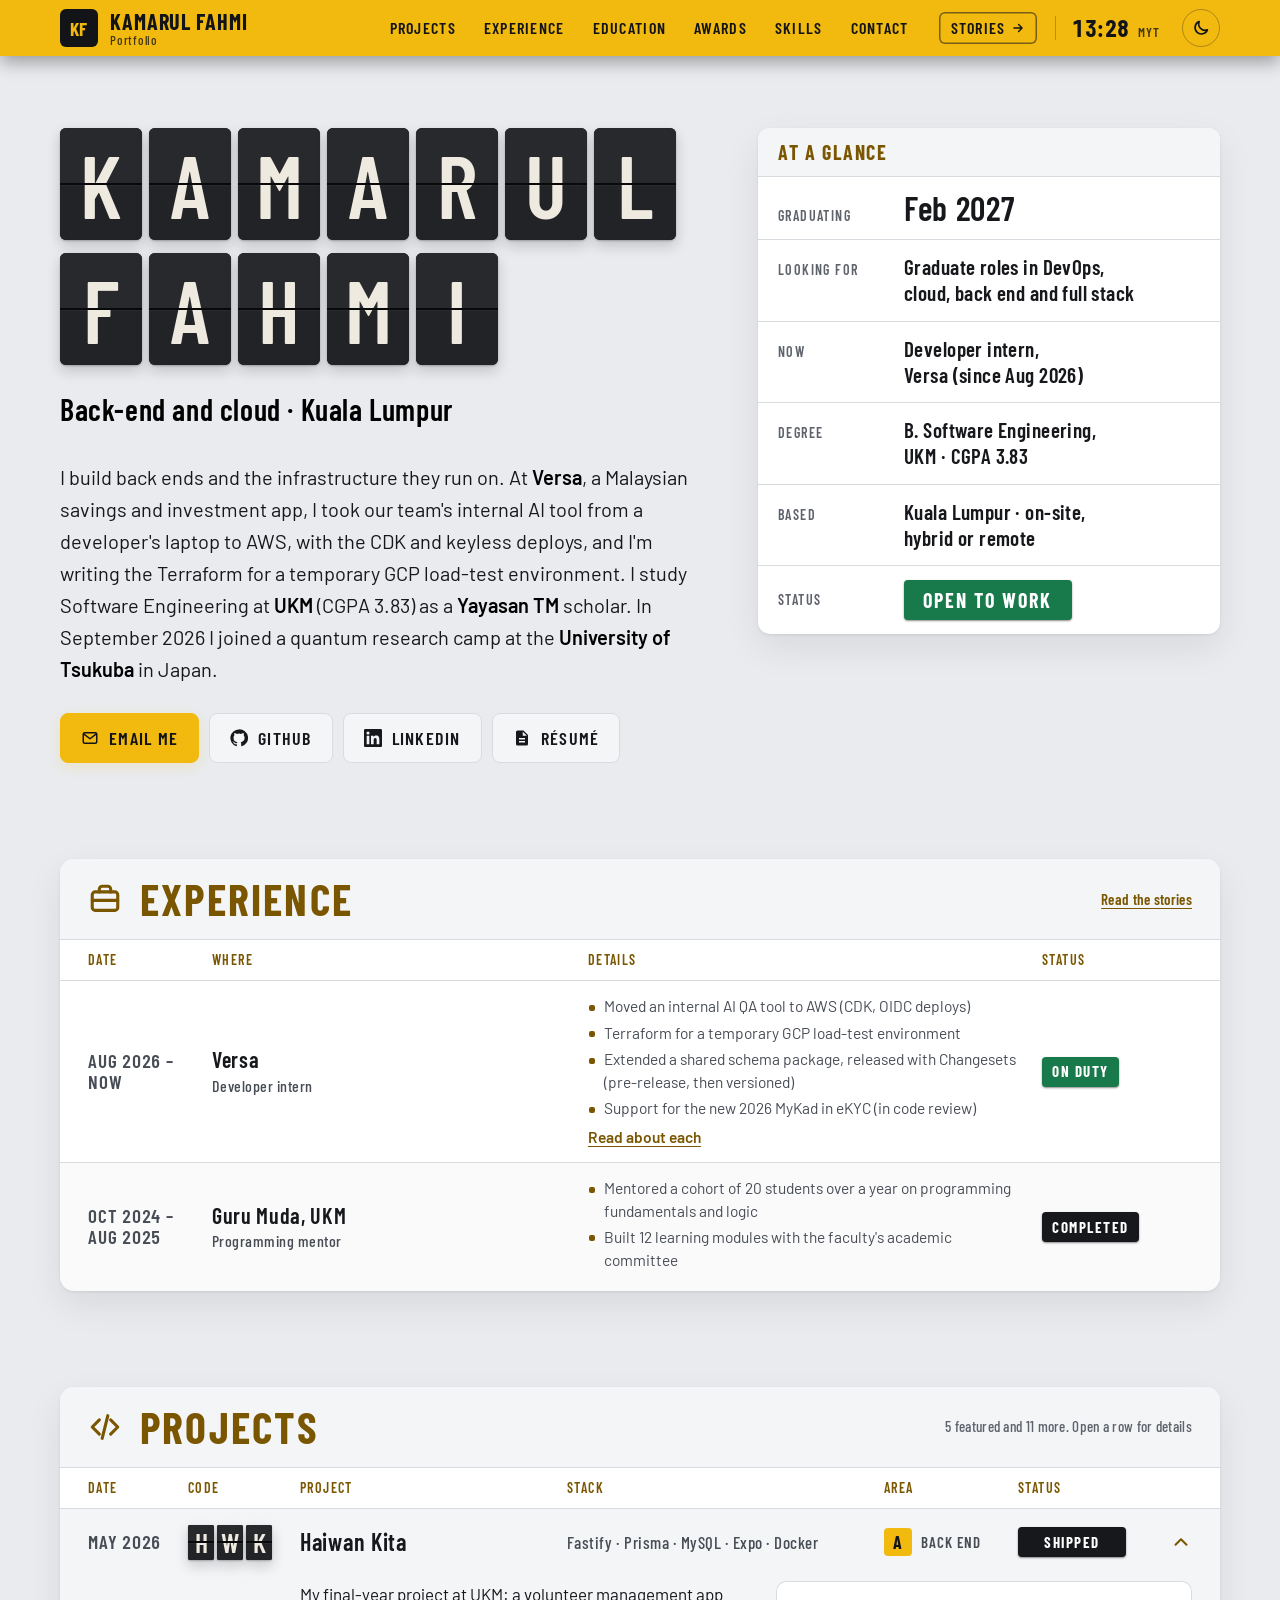
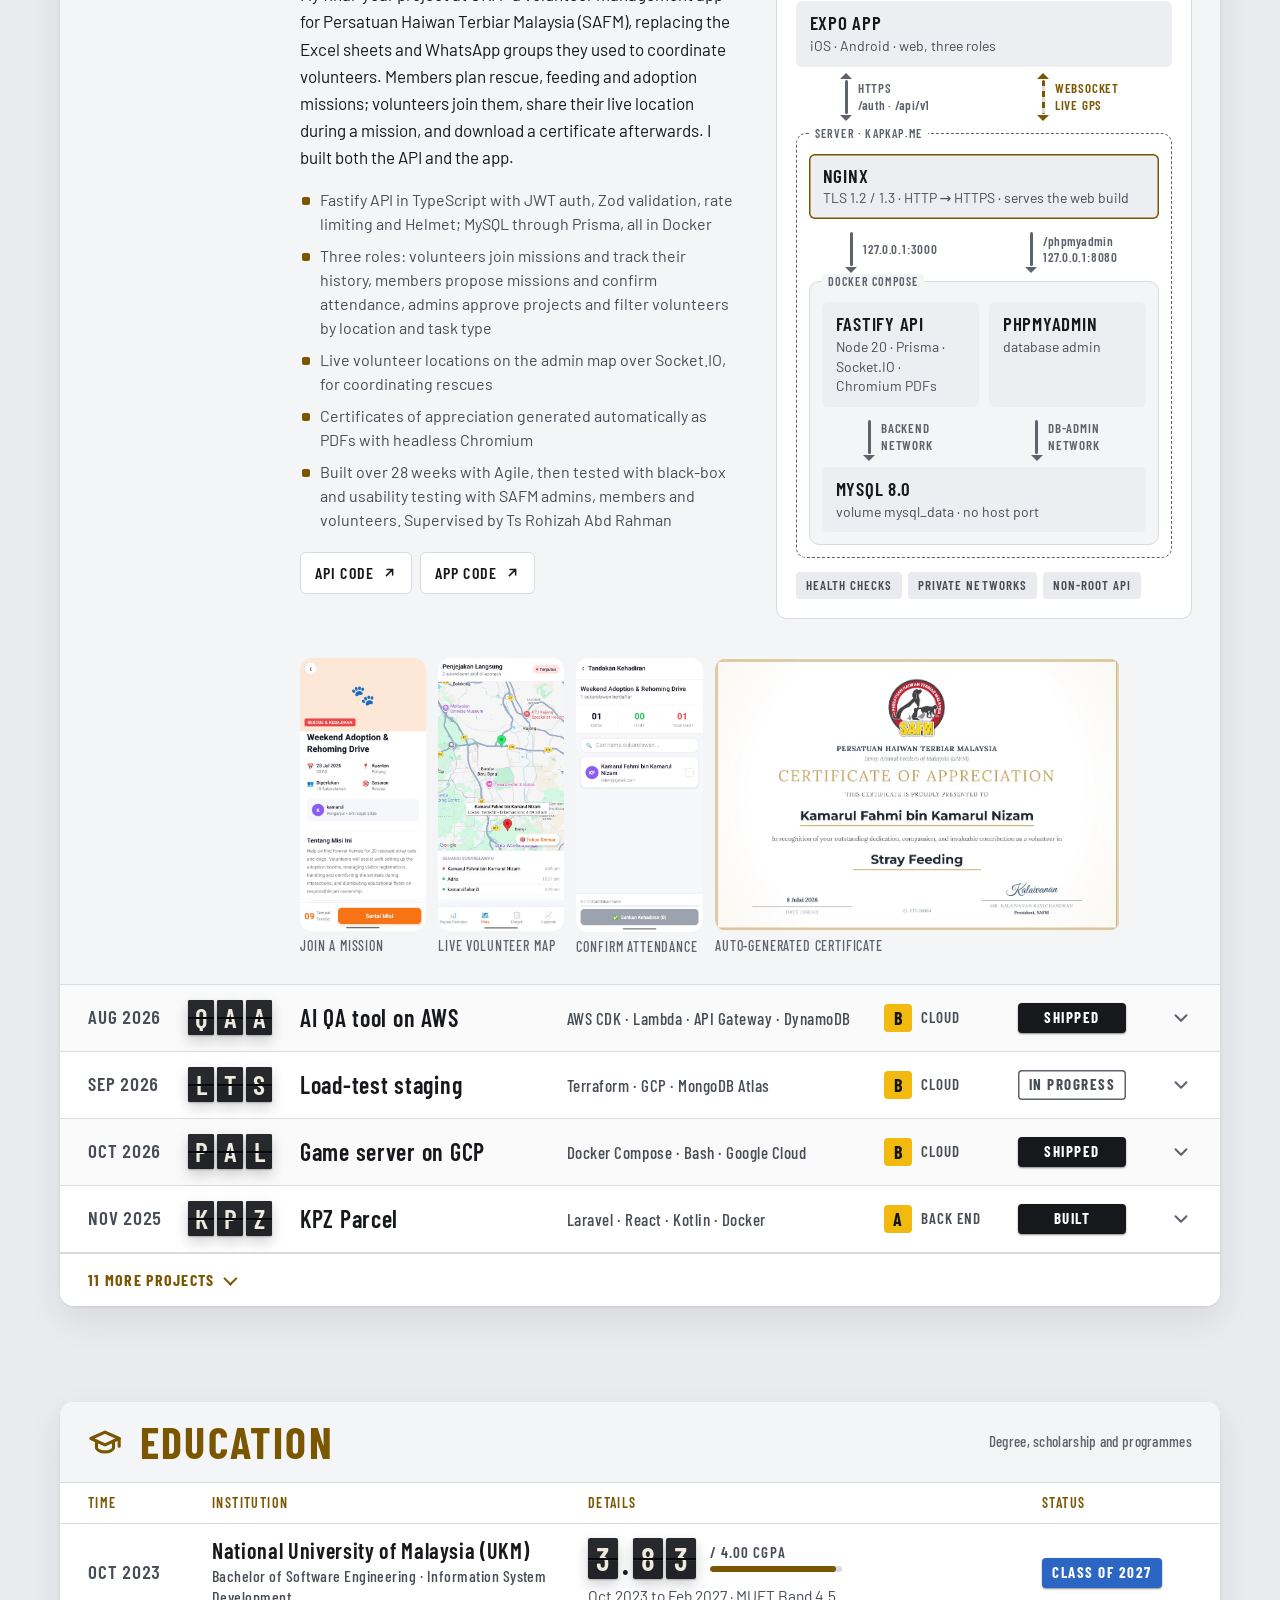
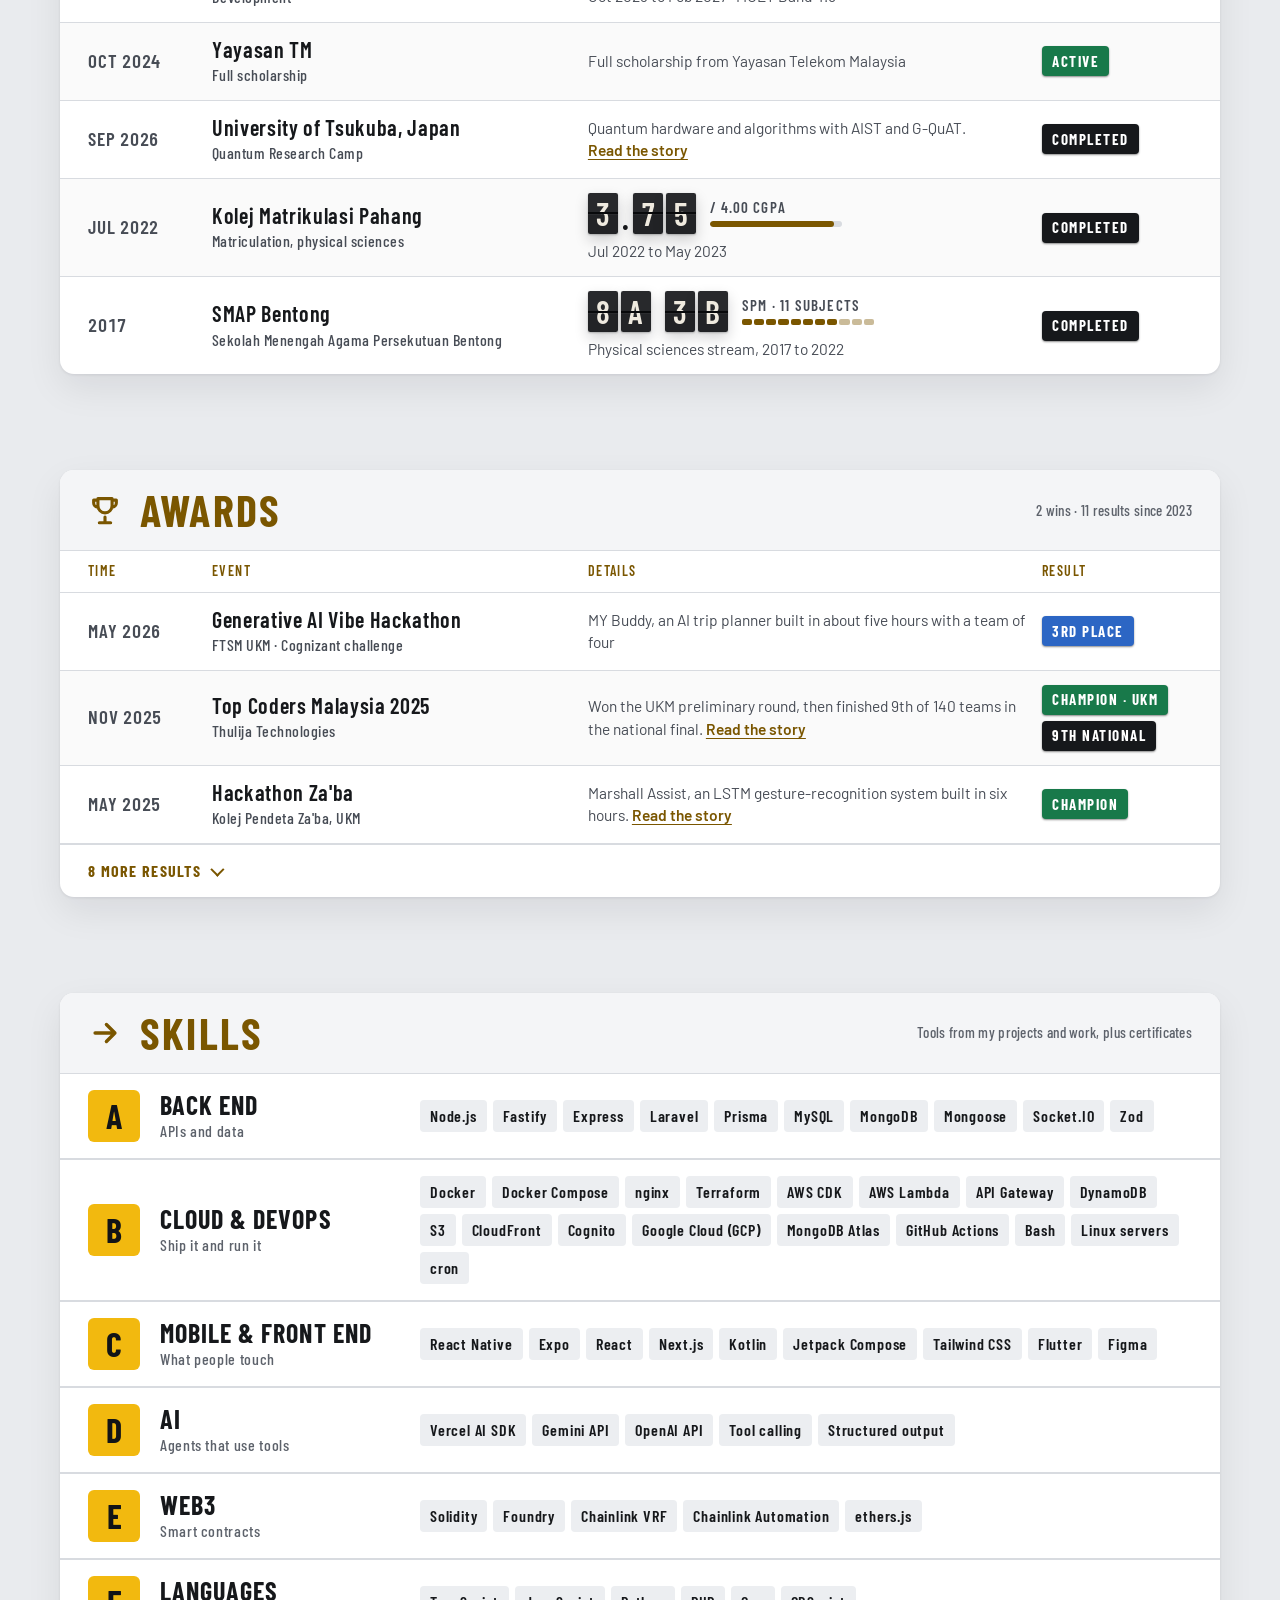
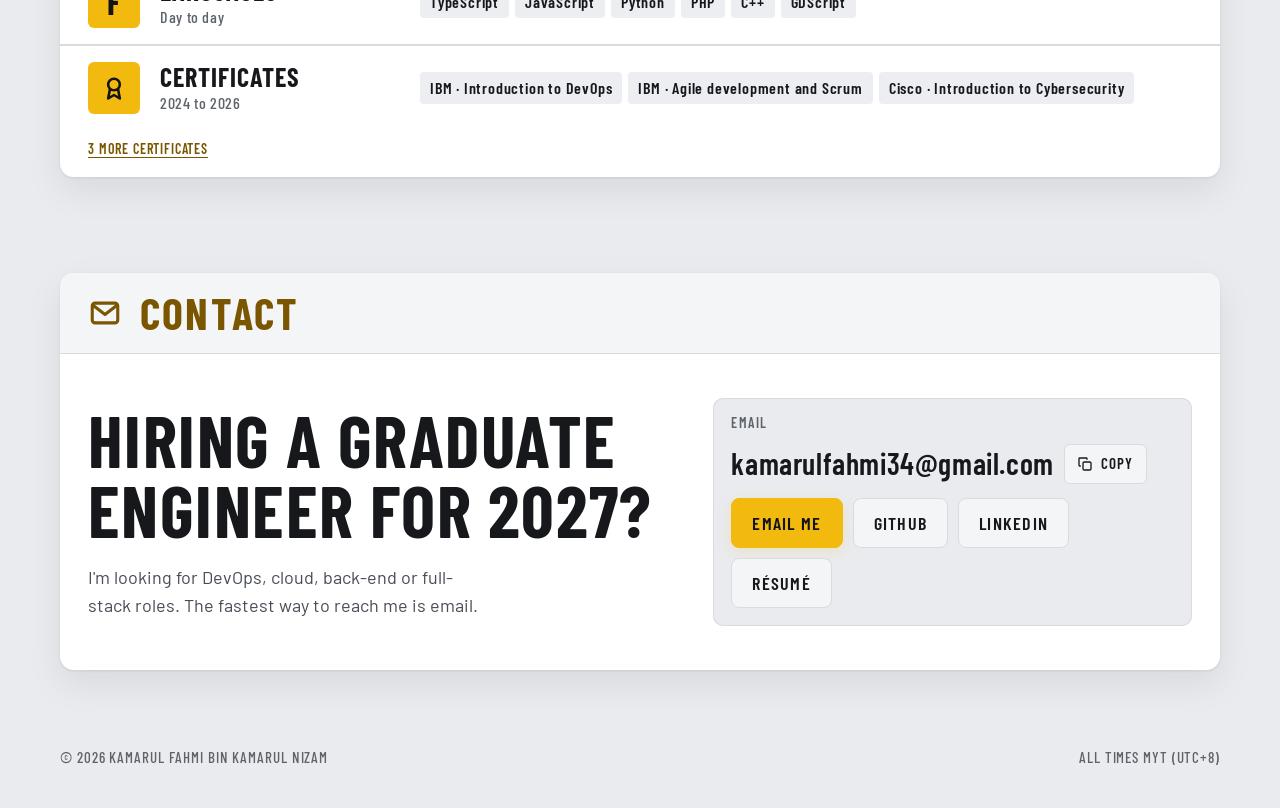
==== commit 3b78853b: "Add résumé PDF and show Résumé buttons; fix Guru Muda dates" ====
--- a/index.html
+++ b/index.html
@@ -62,8 +62,9 @@
           <a class="btn" href="https://www.linkedin.com/in/kamarul-fahmi" target="_blank" rel="noopener">
             <svg class="icon" viewBox="0 0 24 24" fill="currentColor" aria-hidden="true"><path d="M20.45 20.45h-3.56v-5.57c0-1.33-.02-3.04-1.85-3.04-1.85 0-2.13 1.45-2.13 2.94v5.67H9.35V9h3.41v1.56h.05c.48-.9 1.64-1.85 3.37-1.85 3.6 0 4.27 2.37 4.27 5.46v6.28ZM5.34 7.43a2.06 2.06 0 1 1 0-4.13 2.06 2.06 0 0 1 0 4.13ZM7.12 20.45H3.56V9h3.56v11.45ZM22.22 0H1.77C.79 0 0 .77 0 1.73v20.54C0 23.23.79 24 1.77 24h20.45c.98 0 1.78-.77 1.78-1.73V1.73C24 .77 23.2 0 22.22 0Z"/></svg>
             LinkedIn</a>
-          <!-- Résumé: add resume.pdf to this repo, then delete the word hidden -->
-          <a class="btn" href="resume.pdf" target="_blank" rel="noopener" hidden>Résumé</a>
+          <a class="btn" href="Kamarul-Fahmi-Resume.pdf" target="_blank" rel="noopener">
+            <svg class="icon" viewBox="0 0 24 24" fill="currentColor" aria-hidden="true"><path d="M14 2H6a2 2 0 0 0-2 2v16a2 2 0 0 0 2 2h12a2 2 0 0 0 2-2V8l-6-6Zm2 16H8v-2h8v2Zm0-4H8v-2h8v2Zm-3-5V3.5L18.5 9H13Z"/></svg>
+            Résumé</a>
         </div>
       </div>
 
@@ -92,7 +93,7 @@
         <div class="lines-cols" aria-hidden="true"><span>Date</span><span>Where</span><span>Details</span><span>Status</span></div>
         <div class="lines">
           <div class="line"><span class="l-time">Aug&nbsp;2026&nbsp;–<br>now</span><span class="l-main">Versa<small>Developer intern</small></span><span class="l-sub"><ul class="mini-list"><li>Moved an internal AI QA tool to AWS (CDK, OIDC deploys)</li><li>Terraform for a temporary GCP load-test environment</li><li>Extended a shared schema package, released with <span translate="no">Changesets</span> (pre-release, then versioned)</li><li>Support for the new 2026 MyKad in eKYC (in code review)</li></ul><a class="more" href="stories.html#versa">Read about each</a></span><span class="l-status"><span class="tag go">On duty</span></span></div>
-          <div class="line"><span class="l-time">Oct&nbsp;2023&nbsp;–<br>now</span><span class="l-main">Guru Muda, UKM<small>Programming mentor</small></span><span class="l-sub"><ul class="mini-list"><li>Mentored a cohort of 20 students over a year on programming fundamentals and logic</li><li>Built 12 learning modules with the faculty's academic committee</li></ul></span><span class="l-status"><span class="tag info">Mentoring</span></span></div>
+          <div class="line"><span class="l-time">Oct&nbsp;2024&nbsp;–<br>Aug&nbsp;2025</span><span class="l-main">Guru Muda, UKM<small>Programming mentor</small></span><span class="l-sub"><ul class="mini-list"><li>Mentored a cohort of 20 students over a year on programming fundamentals and logic</li><li>Built 12 learning modules with the faculty's academic committee</li></ul></span><span class="l-status"><span class="tag done">Completed</span></span></div>
         </div>
       </div>
     </div>
@@ -651,8 +652,7 @@
               <a class="btn btn-sign" href="mailto:kamarulfahmi34@gmail.com">Email me</a>
               <a class="btn" href="https://github.com/FahmiKamarul" target="_blank" rel="noopener">GitHub</a>
               <a class="btn" href="https://www.linkedin.com/in/kamarul-fahmi" target="_blank" rel="noopener">LinkedIn</a>
-              <!-- Résumé: add resume.pdf to this repo, then delete the word hidden -->
-              <a class="btn" href="resume.pdf" target="_blank" rel="noopener" hidden>Résumé</a>
+              <a class="btn" href="Kamarul-Fahmi-Resume.pdf" target="_blank" rel="noopener">Résumé</a>
             </div>
           </div>
         </div>
